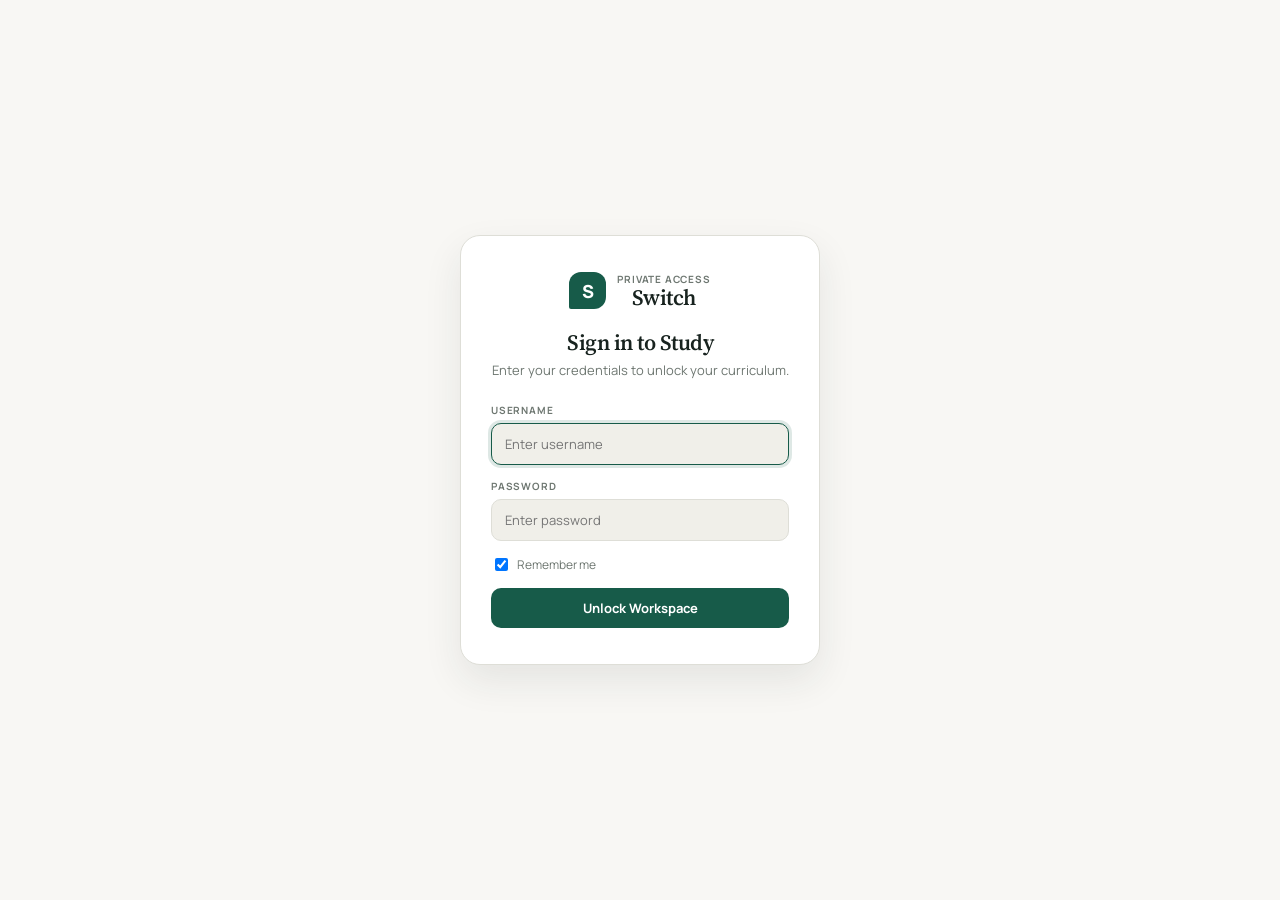
==== web/index.html @ c906e1bd "implemented master auth" ====
<!doctype html>
<html lang="en">
  <head>
    <meta charset="UTF-8" />
    <meta name="viewport" content="width=device-width, initial-scale=1.0" />
    <meta name="theme-color" content="#f8f7f4" />
    <meta name="description" content="A focused MLE interview study companion." />
    <title>Switch — MLE Flashcards</title>
    <link rel="stylesheet" href="styles.css" />
  </head>
  <body>
    <div class="app-shell">
      <aside class="sidebar" id="sidebar" aria-label="Course navigation">
        <div class="brand">
          <div class="brand-mark" aria-hidden="true">S</div>
          <div>
            <p class="eyebrow">INTERVIEW PREP</p>
            <h1>Switch</h1>
          </div>
          <button class="icon-button sidebar-close" id="close-sidebar" aria-label="Close course navigation">×</button>
        </div>
        <div class="course-summary" id="course-summary"></div>
        <nav class="day-list" id="day-list" aria-label="Study days"></nav>
      </aside>

      <main class="main-content">
        <header class="topbar">
          <button class="icon-button menu-button" id="open-sidebar" aria-label="Open course navigation">☰</button>
          <div class="topbar-copy">
            <p class="eyebrow" id="topbar-label">LOADING COURSE</p>
            <p class="topbar-title" id="topbar-title">Preparing your study space…</p>
          </div>
          <button class="icon-button" id="auth-lock" aria-label="Lock workspace" title="Lock workspace">🔒</button>
          <button class="icon-button" id="theme-toggle" aria-label="Switch color theme" title="Switch color theme">◐</button>
        </header>

        <div class="workspace" id="workspace" aria-live="polite">
          <div class="loading-state">
            <div class="loader" aria-hidden="true"></div>
            <p>Loading your study material…</p>
          </div>
        </div>
      </main>
    </div>
    <div class="sidebar-backdrop" id="sidebar-backdrop"></div>

    <div class="auth-overlay" id="auth-overlay" hidden>
      <div class="auth-card">
        <div class="brand">
          <div class="brand-mark" aria-hidden="true">S</div>
          <div>
            <p class="eyebrow">PRIVATE ACCESS</p>
            <h1>Switch</h1>
          </div>
        </div>
        <h2>Sign in to Study</h2>
        <p class="subtitle">Enter your credentials to unlock your curriculum.</p>
        <form class="auth-form" id="auth-form">
          <div class="auth-field">
            <label for="auth-username">Username</label>
            <input type="text" id="auth-username" autocomplete="username" required placeholder="Enter username" />
          </div>
          <div class="auth-field">
            <label for="auth-password">Password</label>
            <input type="password" id="auth-password" autocomplete="current-password" required placeholder="Enter password" />
          </div>
          <div class="auth-options">
            <label>
              <input type="checkbox" id="auth-remember" checked />
              <span>Remember me</span>
            </label>
          </div>
          <div class="auth-error" id="auth-error" hidden>Invalid username or password</div>
          <button type="submit" class="auth-submit">Unlock Workspace</button>
        </form>
      </div>
    </div>

    <script src="app.js"></script>
  </body>
</html>
---- web/styles.css ----
@import url("https://fonts.googleapis.com/css2?family=DM+Mono:wght@400;500&family=Manrope:wght@400;500;600;700;800&family=Source+Serif+4:opsz,wght@8..60,500;8..60,600;8..60,700&display=swap");

:root {
  --paper: #f8f7f4;
  --surface: #ffffff;
  --surface-soft: #f0efe9;
  --ink: #18231f;
  --muted: #6e7771;
  --line: #deded7;
  --forest: #175b49;
  --forest-deep: #0c3f31;
  --lime: #dbec7a;
  --sand: #f7e7bf;
  --coral: #e67458;
  --code-bg: #15221d;
  --code-ink: #e8f1ea;
  --shadow: 0 16px 38px rgba(34, 45, 39, 0.09);
}

:root[data-theme="dark"] {
  --paper: #0b0d11;
  --surface: #13171f;
  --surface-soft: #1c222d;
  --ink: #f1f5f9;
  --muted: #94a3b8;
  --line: #262f3d;
  --forest: #818cf8;
  --forest-deep: #6366f1;
  --lime: #38bdf8;
  --sand: #312e81;
  --coral: #f43f5e;
  --code-bg: #07090c;
  --code-ink: #e2e8f0;
  --shadow: 0 16px 38px rgba(0, 0, 0, 0.45);
}

* { box-sizing: border-box; }
html { background: var(--paper); }
body { margin: 0; min-width: 320px; background: var(--paper); color: var(--ink); font-family: Manrope, system-ui, sans-serif; }
button, input { font: inherit; }
button { cursor: pointer; }

.app-shell { min-height: 100vh; display: grid; grid-template-columns: 272px minmax(0, 1fr); }
.sidebar { position: sticky; top: 0; height: 100vh; overflow-y: auto; border-right: 1px solid var(--line); padding: 24px 14px; background: var(--surface); z-index: 20; }
.brand { display: flex; align-items: center; gap: 11px; padding: 0 8px 22px; border-bottom: 1px solid var(--line); }
.brand-mark { display: grid; place-items: center; width: 37px; height: 37px; border-radius: 12px 12px 12px 2px; background: var(--forest); color: #fff; font-weight: 800; font-size: 18px; }
.brand h1 { margin: 1px 0 0; font: 600 22px/1 "Source Serif 4", Georgia, serif; letter-spacing: -.5px; }
.eyebrow { margin: 0; color: var(--muted); font: 700 10px/1.2 Manrope, sans-serif; letter-spacing: .08em; text-transform: uppercase; }
.brand .eyebrow { font: 700 10px/1.2 Manrope, sans-serif; letter-spacing: .08em; text-transform: uppercase; }
.course-summary { margin: 20px 8px 14px; padding: 15px; border-radius: 14px; background: var(--surface-soft); }
.summary-label { margin: 0 0 8px; font-size: 12px; color: var(--muted); }
.summary-number { margin: 0; font: 600 24px/1 "Source Serif 4", Georgia, serif; }
.summary-number span { font: 500 13px/1 Manrope, sans-serif; color: var(--muted); }
.progress-track { height: 6px; margin-top: 13px; overflow: hidden; border-radius: 99px; background: var(--line); }
.progress-fill { height: 100%; border-radius: inherit; background: var(--forest); transition: width .25s ease; }
.day-list { display: grid; gap: 3px; }
.day-button { width: 100%; display: grid; grid-template-columns: 29px minmax(0, 1fr); gap: 10px; align-items: center; padding: 10px 9px; border: 0; border-radius: 10px; color: var(--ink); text-align: left; background: transparent; }
.day-button:hover { background: var(--surface-soft); }
.day-button.active { background: var(--forest); color: #fff; }
.day-number { display: grid; place-items: center; width: 28px; height: 28px; border: 1px solid var(--line); border-radius: 8px; color: var(--muted); font: 700 11px Manrope, sans-serif; }
.day-button.active .day-number { border-color: rgba(255,255,255,.32); color: #fff; }
.day-button > span:last-child { min-width: 0; }
.day-name { display: block; overflow: hidden; font-size: 11px; font-weight: 700; line-height: 1.3; text-overflow: ellipsis; white-space: nowrap; }
.day-meta { display: block; margin-top: 2px; color: var(--muted); font-size: 10px; }
.day-button.active .day-meta { color: rgba(255,255,255,.68); }

.main-content { min-width: 0; }
.topbar { min-height: 74px; display: flex; align-items: center; justify-content: space-between; gap: 16px; padding: 13px clamp(20px, 4vw, 58px); border-bottom: 1px solid var(--line); background: color-mix(in srgb, var(--paper) 92%, transparent); }
.topbar-title { max-width: 66ch; margin: 3px 0 0; overflow: hidden; text-overflow: ellipsis; white-space: nowrap; font: 600 15px/1.2 "Source Serif 4", Georgia, serif; letter-spacing: -.3px; }
.icon-button { display: grid; place-items: center; width: 38px; height: 38px; flex: 0 0 auto; border: 1px solid var(--line); border-radius: 10px; color: var(--ink); background: var(--surface); font-size: 19px; }
.icon-button:hover { border-color: var(--forest); color: var(--forest); }
.menu-button, .sidebar-close { display: none; }
.workspace { width: min(1180px, 100%); margin: 0 auto; padding: clamp(24px, 4vw, 52px) clamp(18px, 4vw, 58px) 54px; }
.loading-state { min-height: 62vh; display: grid; place-content: center; justify-items: center; gap: 15px; color: var(--muted); }
.loader { width: 30px; height: 30px; border: 3px solid var(--line); border-top-color: var(--forest); border-radius: 50%; animation: spin .8s linear infinite; }
@keyframes spin { to { transform: rotate(360deg); } }

.day-hero { display: flex; align-items: end; justify-content: space-between; gap: 22px; margin-bottom: 24px; }
.day-kicker { margin: 0 0 10px; color: var(--forest); font: 700 11px/1.4 Manrope, sans-serif; letter-spacing: .06em; text-transform: uppercase; }
.day-hero h2 { max-width: 760px; margin: 0; font: 600 clamp(31px, 4vw, 51px)/1.06 "Source Serif 4", Georgia, serif; letter-spacing: -1.8px; }
.day-objective { max-width: 800px; margin: 14px 0 0; color: var(--muted); font-size: 14px; line-height: 1.65; }
.day-stats { display: flex; gap: 8px; flex-wrap: wrap; justify-content: flex-end; }
.stat { min-width: 74px; padding: 11px 13px; border: 1px solid var(--line); border-radius: 12px; background: var(--surface); text-align: center; }
.stat strong { display: block; font: 700 16px/1 "Source Serif 4", Georgia, serif; }
.stat span { color: var(--muted); font-size: 9px; font-weight: 700; text-transform: uppercase; letter-spacing: .06em; }

.mode-switch { display: inline-flex; gap: 3px; margin-bottom: 18px; padding: 4px; border-radius: 12px; background: var(--surface-soft); }
.mode-switch button { padding: 8px 13px; border: 0; border-radius: 9px; color: var(--muted); background: transparent; font-size: 12px; font-weight: 800; }
.mode-switch button.active { color: var(--ink); background: var(--surface); box-shadow: 0 2px 7px rgba(0,0,0,.07); }
.controls { display: flex; align-items: center; gap: 10px; margin-bottom: 22px; }
.search { position: relative; flex: 1; min-width: 160px; }
.search input { width: 100%; padding: 11px 12px 11px 37px; border: 1px solid var(--line); border-radius: 11px; outline: 0; color: var(--ink); background: var(--surface); font-size: 13px; }
.search input:focus { border-color: var(--forest); box-shadow: 0 0 0 3px color-mix(in srgb, var(--forest) 14%, transparent); }
.search::before { content: "⌕"; position: absolute; top: 6px; left: 12px; color: var(--muted); font-size: 21px; }
.filter-row { display: flex; gap: 7px; overflow-x: auto; scrollbar-width: none; }
.filter-row::-webkit-scrollbar { display: none; }
.filter-chip { padding: 8px 10px; border: 1px solid var(--line); border-radius: 99px; white-space: nowrap; color: var(--muted); background: var(--surface); font-size: 11px; font-weight: 800; }
.filter-chip.active { border-color: var(--forest); color: var(--forest); background: color-mix(in srgb, var(--forest) 9%, var(--surface)); }

.study-grid { display: grid; grid-template-columns: minmax(220px, .7fr) minmax(0, 1.8fr); gap: 20px; align-items: start; }
.card-list { overflow: hidden; border: 1px solid var(--line); border-radius: 15px; background: var(--surface); }
.card-list-header { display: flex; align-items: center; justify-content: space-between; padding: 13px 14px; border-bottom: 1px solid var(--line); font-size: 11px; font-weight: 800; }
.card-list-header span { color: var(--muted); font-weight: 500; }
.card-list-items { max-height: calc(100vh - 332px); overflow: auto; }
.card-nav-button { width: 100%; display: grid; grid-template-columns: 6px minmax(0, 1fr); gap: 9px; align-items: center; padding: 11px 13px; border: 0; border-bottom: 1px solid var(--line); color: var(--ink); text-align: left; background: transparent; }
.card-nav-button:hover { background: var(--surface-soft); }
.card-nav-button.active { background: color-mix(in srgb, var(--forest) 9%, var(--surface)); }
.card-nav-button.done .card-title::after { content: " ✓"; color: var(--forest); }
.priority-dot { width: 6px; height: 6px; border-radius: 50%; background: var(--coral); }
.priority-dot.should_know { background: #e6b344; }.priority-dot.nice_to_know { background: #99aaa0; }
.card-nav-button > span:last-child { min-width: 0; }
.card-title { display: block; overflow: hidden; text-overflow: ellipsis; white-space: nowrap; font-size: 11px; font-weight: 700; }
.card-category { display: block; margin-top: 3px; color: var(--muted); font-size: 10px; }

.study-card, .drill-card, .overview-card { border: 1px solid var(--line); border-radius: 17px; background: var(--surface); box-shadow: var(--shadow); }
.study-card-header { display: flex; align-items: start; justify-content: space-between; gap: 14px; padding: 23px 25px 17px; border-bottom: 1px solid var(--line); }
.study-card-header > div { min-width: 0; }
.card-count { margin: 0 0 6px; color: var(--muted); font: 700 10px/1.2 Manrope, sans-serif; letter-spacing: .08em; text-transform: uppercase; }
.study-card h3, .drill-card h3 { margin: 0; font: 600 clamp(24px, 3vw, 35px)/1.12 "Source Serif 4", Georgia, serif; letter-spacing: -1px; }
.bookmark-button { min-width: 38px; border: 1px solid var(--line); border-radius: 9px; color: var(--muted); background: transparent; font-size: 18px; }
.bookmark-button.active { border-color: var(--forest); color: var(--forest); background: color-mix(in srgb, var(--forest) 9%, var(--surface)); }
.card-tags { display: flex; gap: 6px; flex-wrap: wrap; padding: 13px 25px 0; }
.tag { padding: 4px 8px; border-radius: 99px; color: var(--forest); background: color-mix(in srgb, var(--forest) 10%, var(--surface)); font: 600 11px/1.2 Manrope, sans-serif; }
.markdown { padding: 8px 25px 21px; font-size: 14px; line-height: 1.72; }
.markdown h4 { margin: 24px 0 7px; color: var(--forest); font-size: 13px; letter-spacing: -.1px; }
.markdown p { margin: 0 0 14px; }.markdown ul, .markdown ol { padding-left: 21px; margin: 0 0 14px; }.markdown li { margin-bottom: 5px; }
.markdown pre { overflow-x: auto; padding: 14px; border: 1px solid var(--line); border-radius: 10px; color: var(--code-ink); background: var(--code-bg); font: 12px/1.6 "DM Mono", monospace; }.markdown code { padding: 1px 4px; border-radius: 4px; background: var(--surface-soft); font: .88em "DM Mono", monospace; }.markdown pre code { padding: 0; background: transparent; }
.markdown blockquote { margin: 16px 0; padding: 12px 18px; border-left: 3px solid var(--forest); border-radius: 0 10px 10px 0; background: var(--surface-soft); color: var(--ink); font-size: 13.5px; line-height: 1.65; }.markdown table { display: block; max-width: 100%; overflow-x: auto; border-collapse: collapse; margin: 14px 0; }.markdown th, .markdown td { padding: 8px 10px; border: 1px solid var(--line); text-align: left; white-space: nowrap; }.markdown th { background: var(--surface-soft); }
.card-actions { display: flex; justify-content: space-between; gap: 10px; padding: 16px 25px 23px; border-top: 1px solid var(--line); }
.button { padding: 10px 14px; border: 1px solid var(--line); border-radius: 10px; color: var(--ink); background: var(--surface); font-size: 12px; font-weight: 800; }.button:hover { border-color: var(--forest); color: var(--forest); }.button.primary { border-color: var(--forest); color: #fff; background: var(--forest); }.button.primary:hover { color: #fff; background: var(--forest-deep); }
.empty { padding: 45px 20px; color: var(--muted); text-align: center; font-size: 13px; }

.drill-card { max-width: 790px; padding: clamp(22px, 5vw, 46px); }.drill-meta { display: flex; align-items: center; justify-content: space-between; gap: 10px; margin-bottom: 34px; color: var(--muted); font: 700 10px/1.2 Manrope, sans-serif; letter-spacing: .08em; text-transform: uppercase; }.drill-question { margin: 0; font: 600 clamp(26px, 4vw, 44px)/1.17 "Source Serif 4", Georgia, serif; letter-spacing: -1.3px; }.drill-answer { margin-top: 27px; padding: 17px; border-radius: 12px; background: var(--surface-soft); color: var(--ink); font-size: 14px; line-height: 1.7; }.drill-answer[hidden] { display: none; }.drill-actions { display: flex; align-items: center; justify-content: space-between; gap: 10px; margin-top: 30px; }.linked-cards { margin-top: 17px; color: var(--muted); font-size: 11px; }.linked-cards button { margin: 3px; padding: 4px 7px; border: 1px solid var(--line); border-radius: 7px; color: var(--forest); background: var(--surface); font-size: 10px; }
.overview-grid { display: grid; grid-template-columns: repeat(2, minmax(0, 1fr)); gap: 18px; }.overview-card { padding: 22px; box-shadow: none; }.overview-card.wide { grid-column: 1 / -1; }.overview-card h3 { margin: 0 0 12px; font: 600 22px "Source Serif 4", Georgia, serif; }.overview-card .markdown { padding: 0; font-size: 13px; }.overview-card .markdown h4 { display: none; }

.sidebar-backdrop { display: none; }

.auth-overlay { position: fixed; inset: 0; display: flex; align-items: center; justify-content: center; padding: 20px; background: var(--paper); z-index: 100; }
.auth-overlay[hidden] { display: none; }
.auth-card { width: 100%; max-width: 360px; padding: 36px 30px; border: 1px solid var(--line); border-radius: 20px; background: var(--surface); box-shadow: var(--shadow); text-align: center; }
.auth-card .brand { justify-content: center; border-bottom: 0; padding: 0 0 20px; }
.auth-card h2 { margin: 0 0 6px; font: 600 22px/1.2 "Source Serif 4", Georgia, serif; letter-spacing: -.5px; }
.auth-card p.subtitle { margin: 0 0 22px; color: var(--muted); font-size: 13px; line-height: 1.5; }
.auth-form { display: grid; gap: 14px; text-align: left; }
.auth-field { display: grid; gap: 6px; }
.auth-field label { font-size: 10px; font-weight: 700; color: var(--muted); text-transform: uppercase; letter-spacing: .08em; }
.auth-field input { width: 100%; padding: 11px 13px; border: 1px solid var(--line); border-radius: 10px; outline: 0; color: var(--ink); background: var(--surface-soft); font-size: 13px; }
.auth-field input:focus { border-color: var(--forest); box-shadow: 0 0 0 3px color-mix(in srgb, var(--forest) 14%, transparent); }
.auth-options { display: flex; align-items: center; justify-content: space-between; font-size: 12px; color: var(--muted); }
.auth-options label { display: flex; align-items: center; gap: 6px; cursor: pointer; }
.auth-error { padding: 9px 12px; border-radius: 8px; color: #fff; background: var(--coral); font-size: 11px; font-weight: 700; text-align: center; animation: shake .3s ease-in-out; }
.auth-error[hidden] { display: none; }
@keyframes shake { 0%, 100% { transform: translateX(0); } 20%, 60% { transform: translateX(-4px); } 40%, 80% { transform: translateX(4px); } }
.auth-submit { width: 100%; padding: 11px; border: 0; border-radius: 10px; color: #fff; background: var(--forest); font-size: 13px; font-weight: 700; cursor: pointer; transition: opacity .15s; }
.auth-submit:hover { background: var(--forest-deep); }

@media (max-width: 860px) { .app-shell { grid-template-columns: 1fr; }.sidebar { position: fixed; left: 0; transform: translateX(-105%); width: min(86vw, 320px); box-shadow: var(--shadow); transition: transform .2s ease; }.sidebar.open { transform: translateX(0); }.sidebar-close, .menu-button { display: grid; }.sidebar-close { margin-left: auto; width: 31px; height: 31px; font-size: 20px; }.sidebar-backdrop.open { position: fixed; inset: 0; display: block; background: rgba(5, 13, 10, .36); z-index: 15; }.day-hero { display: block; }.day-stats { justify-content: flex-start; margin-top: 20px; }.study-grid { grid-template-columns: minmax(0, 1fr); }.card-list-items { max-height: 206px; }.card-list { order: 2; }.study-card { order: 1; min-width: 0; }.topbar { position: sticky; top: 0; z-index: 10; }.overview-grid { grid-template-columns: 1fr; }.overview-card.wide { grid-column: auto; } }
@media (max-width: 540px) { .topbar { min-height: 62px; padding: 10px 15px; }.topbar-title { font-size: 12px; }.workspace { padding: 26px 14px 38px; }.day-hero h2 { font-size: 33px; letter-spacing: -1.2px; }.day-objective { font-size: 13px; }.controls { display: block; }.filter-row { margin-top: 10px; }.study-card-header { padding: 20px 18px 15px; }.card-tags { padding: 12px 18px 0; }.markdown { padding: 6px 18px 18px; font-size: 13px; }.card-actions { padding: 14px 18px 18px; }.study-card h3 { font-size: 27px; }.drill-card { padding: 23px 19px; }.drill-question { font-size: 29px; }.stat { min-width: 64px; padding: 9px; } }
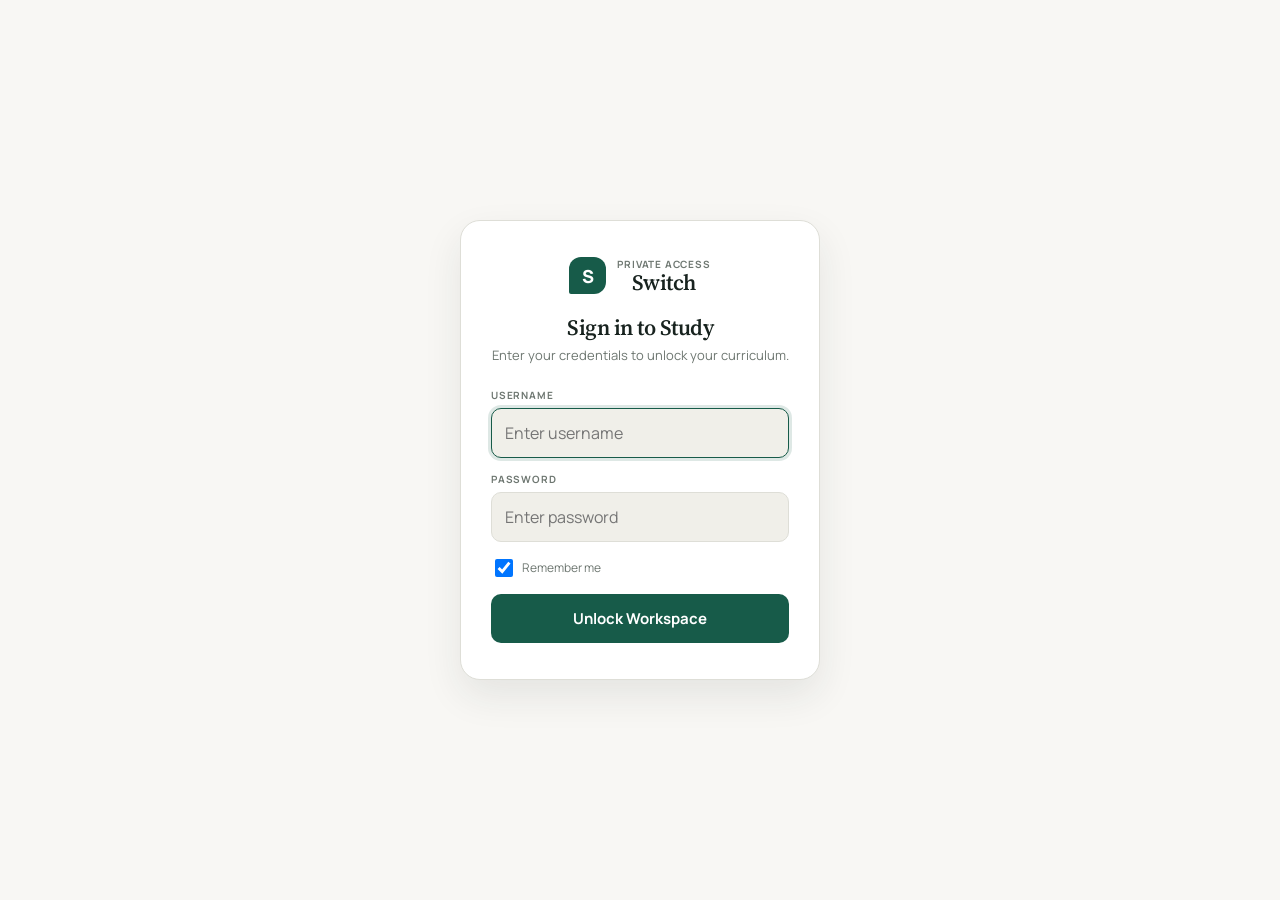
==== commit a1c82ced: "feat(mobile): add native iOS layout, safe-area insets, bottom tab bar, and tap-to-reveal drill" ====
--- a/web/index.html
+++ b/web/index.html
@@ -2,10 +2,20 @@
 <html lang="en">
   <head>
     <meta charset="UTF-8" />
-    <meta name="viewport" content="width=device-width, initial-scale=1.0" />
-    <meta name="theme-color" content="#f8f7f4" />
+    <meta name="viewport" content="width=device-width, initial-scale=1.0, viewport-fit=cover" />
+    <meta name="theme-color" content="#f8f7f4" media="(prefers-color-scheme: light)" />
+    <meta name="theme-color" content="#0b0d11" media="(prefers-color-scheme: dark)" />
     <meta name="description" content="A focused MLE interview study companion." />
-    <title>Switch — MLE Flashcards</title>
+    <meta name="mobile-web-app-capable" content="yes" />
+    <meta name="apple-mobile-web-app-capable" content="yes" />
+    <meta name="apple-mobile-web-app-status-bar-style" content="black-translucent" />
+    <meta name="apple-mobile-web-app-title" content="Switch" />
+    <meta name="format-detection" content="telephone=no" />
+    <link rel="manifest" href="manifest.webmanifest?v=4" />
+    <link rel="apple-touch-icon" sizes="1024x1024" href="apple-touch-icon.png?v=4" />
+    <link rel="apple-touch-icon" sizes="180x180" href="apple-touch-icon.png?v=4" />
+    <link rel="icon" type="image/png" sizes="1024x1024" href="icon-1024.png?v=4" />
+    <link rel="icon" type="image/png" sizes="512x512" href="icon-512.png?v=4" />
     <link rel="stylesheet" href="styles.css" />
   </head>
   <body>
@@ -40,6 +50,18 @@
             <p>Loading your study material…</p>
           </div>
         </div>
+
+        <nav class="tabbar" id="tabbar" aria-label="Study mode">
+          <button class="tab" data-mode="learn" aria-label="Learn">
+            <span class="tab-icon" aria-hidden="true">📖</span><span class="tab-label">Learn</span>
+          </button>
+          <button class="tab" data-mode="drill" aria-label="Drill">
+            <span class="tab-icon" aria-hidden="true">⚡️</span><span class="tab-label">Drill</span>
+          </button>
+          <button class="tab" data-mode="overview" aria-label="Notes">
+            <span class="tab-icon" aria-hidden="true">🗒️</span><span class="tab-label">Notes</span>
+          </button>
+        </nav>
       </main>
     </div>
     <div class="sidebar-backdrop" id="sidebar-backdrop"></div>
@@ -58,7 +80,7 @@
         <form class="auth-form" id="auth-form">
           <div class="auth-field">
             <label for="auth-username">Username</label>
-            <input type="text" id="auth-username" autocomplete="username" required placeholder="Enter username" />
+            <input type="text" id="auth-username" autocomplete="username" autocapitalize="none" autocorrect="off" spellcheck="false" required placeholder="Enter username" />
           </div>
           <div class="auth-field">
             <label for="auth-password">Password</label>
--- a/web/styles.css
+++ b/web/styles.css
@@ -15,6 +15,12 @@
   --code-bg: #15221d;
   --code-ink: #e8f1ea;
   --shadow: 0 16px 38px rgba(34, 45, 39, 0.09);
+  /* Safe-area insets for standalone / notched devices. */
+  --safe-top: env(safe-area-inset-top, 0px);
+  --safe-bottom: env(safe-area-inset-bottom, 0px);
+  --safe-left: env(safe-area-inset-left, 0px);
+  --safe-right: env(safe-area-inset-right, 0px);
+  --tabbar-height: 0px;
 }
 
 :root[data-theme="dark"] {
@@ -35,13 +41,34 @@
 }
 
 * { box-sizing: border-box; }
-html { background: var(--paper); }
-body { margin: 0; min-width: 320px; background: var(--paper); color: var(--ink); font-family: Manrope, system-ui, sans-serif; }
+html {
+  background: var(--paper);
+  -webkit-text-size-adjust: 100%;
+  text-size-adjust: 100%;
+}
+body {
+  margin: 0;
+  min-width: 320px;
+  background: var(--paper);
+  color: var(--ink);
+  font-family: Manrope, system-ui, sans-serif;
+  -webkit-font-smoothing: antialiased;
+  -webkit-tap-highlight-color: transparent;
+  overscroll-behavior-y: none;
+}
 button, input { font: inherit; }
-button { cursor: pointer; }
-
-.app-shell { min-height: 100vh; display: grid; grid-template-columns: 272px minmax(0, 1fr); }
-.sidebar { position: sticky; top: 0; height: 100vh; overflow-y: auto; border-right: 1px solid var(--line); padding: 24px 14px; background: var(--surface); z-index: 20; }
+button {
+  cursor: pointer;
+  -webkit-tap-highlight-color: transparent;
+  -webkit-touch-callout: none;
+  user-select: none;
+  touch-action: manipulation;
+}
+/* Keep study text selectable / copyable. */
+.markdown, .drill-question, .drill-answer, .day-objective { -webkit-touch-callout: default; user-select: text; }
+
+.app-shell { min-height: 100vh; min-height: 100dvh; display: grid; grid-template-columns: 272px minmax(0, 1fr); }
+.sidebar { position: sticky; top: 0; height: 100vh; height: 100dvh; overflow-y: auto; -webkit-overflow-scrolling: touch; border-right: 1px solid var(--line); padding: calc(24px + var(--safe-top)) 14px calc(24px + var(--safe-bottom)); background: var(--surface); z-index: 20; }
 .brand { display: flex; align-items: center; gap: 11px; padding: 0 8px 22px; border-bottom: 1px solid var(--line); }
 .brand-mark { display: grid; place-items: center; width: 37px; height: 37px; border-radius: 12px 12px 12px 2px; background: var(--forest); color: #fff; font-weight: 800; font-size: 18px; }
 .brand h1 { margin: 1px 0 0; font: 600 22px/1 "Source Serif 4", Georgia, serif; letter-spacing: -.5px; }
@@ -54,26 +81,32 @@
 .progress-track { height: 6px; margin-top: 13px; overflow: hidden; border-radius: 99px; background: var(--line); }
 .progress-fill { height: 100%; border-radius: inherit; background: var(--forest); transition: width .25s ease; }
 .day-list { display: grid; gap: 3px; }
-.day-button { width: 100%; display: grid; grid-template-columns: 29px minmax(0, 1fr); gap: 10px; align-items: center; padding: 10px 9px; border: 0; border-radius: 10px; color: var(--ink); text-align: left; background: transparent; }
+.day-button { width: 100%; display: grid; grid-template-columns: 29px minmax(0, 1fr); gap: 10px; align-items: center; padding: 12px 9px; border: 0; border-radius: 10px; color: var(--ink); text-align: left; background: transparent; }
 .day-button:hover { background: var(--surface-soft); }
+.day-button:active { background: var(--surface-soft); }
 .day-button.active { background: var(--forest); color: #fff; }
 .day-number { display: grid; place-items: center; width: 28px; height: 28px; border: 1px solid var(--line); border-radius: 8px; color: var(--muted); font: 700 11px Manrope, sans-serif; }
 .day-button.active .day-number { border-color: rgba(255,255,255,.32); color: #fff; }
 .day-button > span:last-child { min-width: 0; }
-.day-name { display: block; overflow: hidden; font-size: 11px; font-weight: 700; line-height: 1.3; text-overflow: ellipsis; white-space: nowrap; }
+.day-name { display: block; overflow: hidden; font-size: 12px; font-weight: 700; line-height: 1.3; text-overflow: ellipsis; white-space: nowrap; }
 .day-meta { display: block; margin-top: 2px; color: var(--muted); font-size: 10px; }
 .day-button.active .day-meta { color: rgba(255,255,255,.68); }
 
-.main-content { min-width: 0; }
-.topbar { min-height: 74px; display: flex; align-items: center; justify-content: space-between; gap: 16px; padding: 13px clamp(20px, 4vw, 58px); border-bottom: 1px solid var(--line); background: color-mix(in srgb, var(--paper) 92%, transparent); }
+.main-content { min-width: 0; display: flex; flex-direction: column; min-height: 100dvh; }
+.topbar { position: sticky; top: 0; z-index: 30; min-height: 74px; display: flex; align-items: center; justify-content: space-between; gap: 16px; padding: calc(13px + var(--safe-top)) clamp(20px, 4vw, 58px) 13px; border-bottom: 1px solid var(--line); background: color-mix(in srgb, var(--paper) 82%, transparent); backdrop-filter: saturate(180%) blur(18px); -webkit-backdrop-filter: saturate(180%) blur(18px); }
+.topbar-copy { min-width: 0; flex: 1; }
 .topbar-title { max-width: 66ch; margin: 3px 0 0; overflow: hidden; text-overflow: ellipsis; white-space: nowrap; font: 600 15px/1.2 "Source Serif 4", Georgia, serif; letter-spacing: -.3px; }
-.icon-button { display: grid; place-items: center; width: 38px; height: 38px; flex: 0 0 auto; border: 1px solid var(--line); border-radius: 10px; color: var(--ink); background: var(--surface); font-size: 19px; }
+.icon-button { display: grid; place-items: center; width: 40px; height: 40px; flex: 0 0 auto; border: 1px solid var(--line); border-radius: 11px; color: var(--ink); background: var(--surface); font-size: 19px; transition: transform .08s ease; }
 .icon-button:hover { border-color: var(--forest); color: var(--forest); }
+.icon-button:active { transform: scale(.92); }
 .menu-button, .sidebar-close { display: none; }
-.workspace { width: min(1180px, 100%); margin: 0 auto; padding: clamp(24px, 4vw, 52px) clamp(18px, 4vw, 58px) 54px; }
+.workspace { width: min(1180px, 100%); margin: 0 auto; padding: clamp(24px, 4vw, 52px) clamp(18px, 4vw, 58px) 54px; flex: 1; }
 .loading-state { min-height: 62vh; display: grid; place-content: center; justify-items: center; gap: 15px; color: var(--muted); }
 .loader { width: 30px; height: 30px; border: 3px solid var(--line); border-top-color: var(--forest); border-radius: 50%; animation: spin .8s linear infinite; }
 @keyframes spin { to { transform: rotate(360deg); } }
+
+/* Bottom tab bar — mobile only. */
+.tabbar { display: none; }
 
 .day-hero { display: flex; align-items: end; justify-content: space-between; gap: 22px; margin-bottom: 24px; }
 .day-kicker { margin: 0 0 10px; color: var(--forest); font: 700 11px/1.4 Manrope, sans-serif; letter-spacing: .06em; text-transform: uppercase; }
@@ -89,27 +122,30 @@
 .mode-switch button.active { color: var(--ink); background: var(--surface); box-shadow: 0 2px 7px rgba(0,0,0,.07); }
 .controls { display: flex; align-items: center; gap: 10px; margin-bottom: 22px; }
 .search { position: relative; flex: 1; min-width: 160px; }
-.search input { width: 100%; padding: 11px 12px 11px 37px; border: 1px solid var(--line); border-radius: 11px; outline: 0; color: var(--ink); background: var(--surface); font-size: 13px; }
+.search input { width: 100%; padding: 12px 12px 12px 38px; border: 1px solid var(--line); border-radius: 12px; outline: 0; color: var(--ink); background: var(--surface); font-size: 16px; }
 .search input:focus { border-color: var(--forest); box-shadow: 0 0 0 3px color-mix(in srgb, var(--forest) 14%, transparent); }
-.search::before { content: "⌕"; position: absolute; top: 6px; left: 12px; color: var(--muted); font-size: 21px; }
-.filter-row { display: flex; gap: 7px; overflow-x: auto; scrollbar-width: none; }
+.search::before { content: "⌕"; position: absolute; top: 7px; left: 12px; color: var(--muted); font-size: 21px; }
+.filter-row { display: flex; gap: 7px; overflow-x: auto; scrollbar-width: none; -webkit-overflow-scrolling: touch; }
 .filter-row::-webkit-scrollbar { display: none; }
-.filter-chip { padding: 8px 10px; border: 1px solid var(--line); border-radius: 99px; white-space: nowrap; color: var(--muted); background: var(--surface); font-size: 11px; font-weight: 800; }
+.filter-chip { padding: 9px 12px; border: 1px solid var(--line); border-radius: 99px; white-space: nowrap; color: var(--muted); background: var(--surface); font-size: 11px; font-weight: 800; }
 .filter-chip.active { border-color: var(--forest); color: var(--forest); background: color-mix(in srgb, var(--forest) 9%, var(--surface)); }
 
 .study-grid { display: grid; grid-template-columns: minmax(220px, .7fr) minmax(0, 1.8fr); gap: 20px; align-items: start; }
 .card-list { overflow: hidden; border: 1px solid var(--line); border-radius: 15px; background: var(--surface); }
-.card-list-header { display: flex; align-items: center; justify-content: space-between; padding: 13px 14px; border-bottom: 1px solid var(--line); font-size: 11px; font-weight: 800; }
-.card-list-header span { color: var(--muted); font-weight: 500; }
-.card-list-items { max-height: calc(100vh - 332px); overflow: auto; }
-.card-nav-button { width: 100%; display: grid; grid-template-columns: 6px minmax(0, 1fr); gap: 9px; align-items: center; padding: 11px 13px; border: 0; border-bottom: 1px solid var(--line); color: var(--ink); text-align: left; background: transparent; }
+.card-list-header { width: 100%; display: flex; align-items: center; justify-content: space-between; gap: 10px; padding: 13px 14px; border: 0; border-bottom: 1px solid var(--line); background: transparent; color: var(--ink); text-align: left; font-size: 11px; font-weight: 800; }
+.card-list-title { display: inline-flex; gap: 6px; }
+.card-list-title span { color: var(--muted); font-weight: 500; }
+.card-list-toggle { display: none; }
+.card-list-items { max-height: calc(100vh - 332px); overflow: auto; -webkit-overflow-scrolling: touch; }
+.card-nav-button { width: 100%; display: grid; grid-template-columns: 6px minmax(0, 1fr); gap: 9px; align-items: center; padding: 13px; border: 0; border-bottom: 1px solid var(--line); color: var(--ink); text-align: left; background: transparent; }
 .card-nav-button:hover { background: var(--surface-soft); }
+.card-nav-button:active { background: var(--surface-soft); }
 .card-nav-button.active { background: color-mix(in srgb, var(--forest) 9%, var(--surface)); }
 .card-nav-button.done .card-title::after { content: " ✓"; color: var(--forest); }
 .priority-dot { width: 6px; height: 6px; border-radius: 50%; background: var(--coral); }
 .priority-dot.should_know { background: #e6b344; }.priority-dot.nice_to_know { background: #99aaa0; }
 .card-nav-button > span:last-child { min-width: 0; }
-.card-title { display: block; overflow: hidden; text-overflow: ellipsis; white-space: nowrap; font-size: 11px; font-weight: 700; }
+.card-title { display: block; overflow: hidden; text-overflow: ellipsis; white-space: nowrap; font-size: 12px; font-weight: 700; }
 .card-category { display: block; margin-top: 3px; color: var(--muted); font-size: 10px; }
 
 .study-card, .drill-card, .overview-card { border: 1px solid var(--line); border-radius: 17px; background: var(--surface); box-shadow: var(--shadow); }
@@ -117,25 +153,28 @@
 .study-card-header > div { min-width: 0; }
 .card-count { margin: 0 0 6px; color: var(--muted); font: 700 10px/1.2 Manrope, sans-serif; letter-spacing: .08em; text-transform: uppercase; }
 .study-card h3, .drill-card h3 { margin: 0; font: 600 clamp(24px, 3vw, 35px)/1.12 "Source Serif 4", Georgia, serif; letter-spacing: -1px; }
-.bookmark-button { min-width: 38px; border: 1px solid var(--line); border-radius: 9px; color: var(--muted); background: transparent; font-size: 18px; }
+.bookmark-button { min-width: 40px; min-height: 40px; border: 1px solid var(--line); border-radius: 10px; color: var(--muted); background: transparent; font-size: 18px; }
 .bookmark-button.active { border-color: var(--forest); color: var(--forest); background: color-mix(in srgb, var(--forest) 9%, var(--surface)); }
 .card-tags { display: flex; gap: 6px; flex-wrap: wrap; padding: 13px 25px 0; }
 .tag { padding: 4px 8px; border-radius: 99px; color: var(--forest); background: color-mix(in srgb, var(--forest) 10%, var(--surface)); font: 600 11px/1.2 Manrope, sans-serif; }
-.markdown { padding: 8px 25px 21px; font-size: 14px; line-height: 1.72; }
+.markdown { padding: 8px 25px 21px; font-size: 15px; line-height: 1.72; overflow-wrap: break-word; }
 .markdown h4 { margin: 24px 0 7px; color: var(--forest); font-size: 13px; letter-spacing: -.1px; }
 .markdown p { margin: 0 0 14px; }.markdown ul, .markdown ol { padding-left: 21px; margin: 0 0 14px; }.markdown li { margin-bottom: 5px; }
-.markdown pre { overflow-x: auto; padding: 14px; border: 1px solid var(--line); border-radius: 10px; color: var(--code-ink); background: var(--code-bg); font: 12px/1.6 "DM Mono", monospace; }.markdown code { padding: 1px 4px; border-radius: 4px; background: var(--surface-soft); font: .88em "DM Mono", monospace; }.markdown pre code { padding: 0; background: transparent; }
-.markdown blockquote { margin: 16px 0; padding: 12px 18px; border-left: 3px solid var(--forest); border-radius: 0 10px 10px 0; background: var(--surface-soft); color: var(--ink); font-size: 13.5px; line-height: 1.65; }.markdown table { display: block; max-width: 100%; overflow-x: auto; border-collapse: collapse; margin: 14px 0; }.markdown th, .markdown td { padding: 8px 10px; border: 1px solid var(--line); text-align: left; white-space: nowrap; }.markdown th { background: var(--surface-soft); }
+.markdown pre { overflow-x: auto; -webkit-overflow-scrolling: touch; padding: 14px; border: 1px solid var(--line); border-radius: 10px; color: var(--code-ink); background: var(--code-bg); font: 12.5px/1.6 "DM Mono", monospace; }.markdown code { padding: 1px 4px; border-radius: 4px; background: var(--surface-soft); font: .88em "DM Mono", monospace; }.markdown pre code { padding: 0; background: transparent; }
+.markdown blockquote { margin: 16px 0; padding: 12px 18px; border-left: 3px solid var(--forest); border-radius: 0 10px 10px 0; background: var(--surface-soft); color: var(--ink); font-size: 14px; line-height: 1.65; }.markdown table { display: block; max-width: 100%; overflow-x: auto; -webkit-overflow-scrolling: touch; border-collapse: collapse; margin: 14px 0; }.markdown th, .markdown td { padding: 8px 10px; border: 1px solid var(--line); text-align: left; white-space: nowrap; }.markdown th { background: var(--surface-soft); }
 .card-actions { display: flex; justify-content: space-between; gap: 10px; padding: 16px 25px 23px; border-top: 1px solid var(--line); }
-.button { padding: 10px 14px; border: 1px solid var(--line); border-radius: 10px; color: var(--ink); background: var(--surface); font-size: 12px; font-weight: 800; }.button:hover { border-color: var(--forest); color: var(--forest); }.button.primary { border-color: var(--forest); color: #fff; background: var(--forest); }.button.primary:hover { color: #fff; background: var(--forest-deep); }
+.button { padding: 12px 14px; border: 1px solid var(--line); border-radius: 11px; color: var(--ink); background: var(--surface); font-size: 12px; font-weight: 800; transition: transform .08s ease; }.button:hover { border-color: var(--forest); color: var(--forest); }.button:active { transform: scale(.96); }.button.primary { border-color: var(--forest); color: #fff; background: var(--forest); }.button.primary:hover { color: #fff; background: var(--forest-deep); }.button:disabled { opacity: .4; }
 .empty { padding: 45px 20px; color: var(--muted); text-align: center; font-size: 13px; }
 
-.drill-card { max-width: 790px; padding: clamp(22px, 5vw, 46px); }.drill-meta { display: flex; align-items: center; justify-content: space-between; gap: 10px; margin-bottom: 34px; color: var(--muted); font: 700 10px/1.2 Manrope, sans-serif; letter-spacing: .08em; text-transform: uppercase; }.drill-question { margin: 0; font: 600 clamp(26px, 4vw, 44px)/1.17 "Source Serif 4", Georgia, serif; letter-spacing: -1.3px; }.drill-answer { margin-top: 27px; padding: 17px; border-radius: 12px; background: var(--surface-soft); color: var(--ink); font-size: 14px; line-height: 1.7; }.drill-answer[hidden] { display: none; }.drill-actions { display: flex; align-items: center; justify-content: space-between; gap: 10px; margin-top: 30px; }.linked-cards { margin-top: 17px; color: var(--muted); font-size: 11px; }.linked-cards button { margin: 3px; padding: 4px 7px; border: 1px solid var(--line); border-radius: 7px; color: var(--forest); background: var(--surface); font-size: 10px; }
-.overview-grid { display: grid; grid-template-columns: repeat(2, minmax(0, 1fr)); gap: 18px; }.overview-card { padding: 22px; box-shadow: none; }.overview-card.wide { grid-column: 1 / -1; }.overview-card h3 { margin: 0 0 12px; font: 600 22px "Source Serif 4", Georgia, serif; }.overview-card .markdown { padding: 0; font-size: 13px; }.overview-card .markdown h4 { display: none; }
+.drill-card { max-width: 790px; padding: clamp(22px, 5vw, 46px); }.drill-meta { display: flex; align-items: center; justify-content: space-between; gap: 10px; margin-bottom: 34px; color: var(--muted); font: 700 10px/1.2 Manrope, sans-serif; letter-spacing: .08em; text-transform: uppercase; }.drill-question { margin: 0; font: 600 clamp(26px, 4vw, 44px)/1.17 "Source Serif 4", Georgia, serif; letter-spacing: -1.3px; }
+.drill-question[data-reveal] { cursor: pointer; }
+.drill-hint { display: block; margin-top: 16px; color: var(--forest); font: 700 11px/1 Manrope, sans-serif; letter-spacing: .08em; text-transform: uppercase; }.drill-answer { margin-top: 27px; padding: 17px; border-radius: 12px; background: var(--surface-soft); color: var(--ink); font-size: 15px; line-height: 1.7; }.drill-answer[hidden] { display: none; }.drill-actions { display: flex; align-items: center; justify-content: space-between; gap: 10px; margin-top: 30px; }.linked-cards { margin-top: 17px; color: var(--muted); font-size: 11px; }.linked-cards button { margin: 3px; padding: 6px 9px; border: 1px solid var(--line); border-radius: 8px; color: var(--forest); background: var(--surface); font-size: 10px; }
+
+.overview-grid { display: grid; grid-template-columns: repeat(2, minmax(0, 1fr)); gap: 18px; }.overview-card { padding: 22px; box-shadow: none; }.overview-card.wide { grid-column: 1 / -1; }.overview-card h3 { margin: 0 0 12px; font: 600 22px "Source Serif 4", Georgia, serif; }.overview-card .markdown { padding: 0; font-size: 14px; }.overview-card .markdown h4 { display: none; }
 
 .sidebar-backdrop { display: none; }
 
-.auth-overlay { position: fixed; inset: 0; display: flex; align-items: center; justify-content: center; padding: 20px; background: var(--paper); z-index: 100; }
+.auth-overlay { position: fixed; inset: 0; display: flex; align-items: center; justify-content: center; padding: calc(20px + var(--safe-top)) 20px calc(20px + var(--safe-bottom)); background: var(--paper); z-index: 100; }
 .auth-overlay[hidden] { display: none; }
 .auth-card { width: 100%; max-width: 360px; padding: 36px 30px; border: 1px solid var(--line); border-radius: 20px; background: var(--surface); box-shadow: var(--shadow); text-align: center; }
 .auth-card .brand { justify-content: center; border-bottom: 0; padding: 0 0 20px; }
@@ -144,15 +183,92 @@
 .auth-form { display: grid; gap: 14px; text-align: left; }
 .auth-field { display: grid; gap: 6px; }
 .auth-field label { font-size: 10px; font-weight: 700; color: var(--muted); text-transform: uppercase; letter-spacing: .08em; }
-.auth-field input { width: 100%; padding: 11px 13px; border: 1px solid var(--line); border-radius: 10px; outline: 0; color: var(--ink); background: var(--surface-soft); font-size: 13px; }
+.auth-field input { width: 100%; padding: 13px; border: 1px solid var(--line); border-radius: 10px; outline: 0; color: var(--ink); background: var(--surface-soft); font-size: 16px; }
 .auth-field input:focus { border-color: var(--forest); box-shadow: 0 0 0 3px color-mix(in srgb, var(--forest) 14%, transparent); }
 .auth-options { display: flex; align-items: center; justify-content: space-between; font-size: 12px; color: var(--muted); }
 .auth-options label { display: flex; align-items: center; gap: 6px; cursor: pointer; }
+.auth-options input { width: 18px; height: 18px; }
 .auth-error { padding: 9px 12px; border-radius: 8px; color: #fff; background: var(--coral); font-size: 11px; font-weight: 700; text-align: center; animation: shake .3s ease-in-out; }
 .auth-error[hidden] { display: none; }
 @keyframes shake { 0%, 100% { transform: translateX(0); } 20%, 60% { transform: translateX(-4px); } 40%, 80% { transform: translateX(4px); } }
-.auth-submit { width: 100%; padding: 11px; border: 0; border-radius: 10px; color: #fff; background: var(--forest); font-size: 13px; font-weight: 700; cursor: pointer; transition: opacity .15s; }
+.auth-submit { width: 100%; padding: 14px; border: 0; border-radius: 10px; color: #fff; background: var(--forest); font-size: 15px; font-weight: 700; cursor: pointer; transition: opacity .15s; }
 .auth-submit:hover { background: var(--forest-deep); }
-
-@media (max-width: 860px) { .app-shell { grid-template-columns: 1fr; }.sidebar { position: fixed; left: 0; transform: translateX(-105%); width: min(86vw, 320px); box-shadow: var(--shadow); transition: transform .2s ease; }.sidebar.open { transform: translateX(0); }.sidebar-close, .menu-button { display: grid; }.sidebar-close { margin-left: auto; width: 31px; height: 31px; font-size: 20px; }.sidebar-backdrop.open { position: fixed; inset: 0; display: block; background: rgba(5, 13, 10, .36); z-index: 15; }.day-hero { display: block; }.day-stats { justify-content: flex-start; margin-top: 20px; }.study-grid { grid-template-columns: minmax(0, 1fr); }.card-list-items { max-height: 206px; }.card-list { order: 2; }.study-card { order: 1; min-width: 0; }.topbar { position: sticky; top: 0; z-index: 10; }.overview-grid { grid-template-columns: 1fr; }.overview-card.wide { grid-column: auto; } }
-@media (max-width: 540px) { .topbar { min-height: 62px; padding: 10px 15px; }.topbar-title { font-size: 12px; }.workspace { padding: 26px 14px 38px; }.day-hero h2 { font-size: 33px; letter-spacing: -1.2px; }.day-objective { font-size: 13px; }.controls { display: block; }.filter-row { margin-top: 10px; }.study-card-header { padding: 20px 18px 15px; }.card-tags { padding: 12px 18px 0; }.markdown { padding: 6px 18px 18px; font-size: 13px; }.card-actions { padding: 14px 18px 18px; }.study-card h3 { font-size: 27px; }.drill-card { padding: 23px 19px; }.drill-question { font-size: 29px; }.stat { min-width: 64px; padding: 9px; } }
+.auth-submit:active { transform: scale(.98); }
+
+/* ===== Tablet / phone ===== */
+@media (max-width: 860px) {
+  .app-shell { grid-template-columns: 1fr; }
+  .sidebar { position: fixed; left: 0; transform: translateX(-105%); width: min(86vw, 320px); box-shadow: var(--shadow); transition: transform .24s cubic-bezier(.4,.14,.3,1); }
+  .sidebar.open { transform: translateX(0); }
+  .sidebar-close, .menu-button { display: grid; }
+  .sidebar-close { margin-left: auto; width: 32px; height: 32px; font-size: 20px; }
+  .sidebar-backdrop.open { position: fixed; inset: 0; display: block; background: rgba(5, 13, 10, .36); z-index: 15; }
+  .day-hero { display: block; }
+  .day-stats { justify-content: flex-start; margin-top: 20px; }
+  .study-grid { grid-template-columns: minmax(0, 1fr); }
+  .study-card { order: 1; min-width: 0; }
+
+  /* Card list becomes a collapsible jump menu below the card. */
+  .card-list { order: 2; }
+  .card-list-header { cursor: pointer; }
+  .card-list-toggle { display: inline-block; color: var(--muted); font-size: 16px; transition: transform .2s ease; }
+  .card-list.collapsed .card-list-toggle { transform: rotate(-90deg); }
+  .card-list.collapsed .card-list-items { display: none; }
+  .card-list-items { max-height: 46vh; }
+
+  .overview-grid { grid-template-columns: 1fr; }
+  .overview-card.wide { grid-column: auto; }
+
+  /* Bottom tab bar. */
+  :root { --tabbar-height: calc(58px + var(--safe-bottom)); }
+  .tabbar {
+    position: fixed; left: 0; right: 0; bottom: 0; z-index: 40;
+    display: grid; grid-template-columns: repeat(3, 1fr);
+    padding: 6px max(10px, var(--safe-left)) calc(6px + var(--safe-bottom)) max(10px, var(--safe-right));
+    background: color-mix(in srgb, var(--surface) 88%, transparent);
+    backdrop-filter: saturate(180%) blur(18px);
+    -webkit-backdrop-filter: saturate(180%) blur(18px);
+    border-top: 1px solid var(--line);
+  }
+  .tab { display: grid; justify-items: center; gap: 3px; padding: 6px 4px; border: 0; border-radius: 12px; background: transparent; color: var(--muted); }
+  .tab-icon { font-size: 20px; line-height: 1; filter: grayscale(1) opacity(.55); transition: filter .15s ease; }
+  .tab-label { font-size: 10px; font-weight: 800; letter-spacing: .02em; }
+  .tab.active { color: var(--forest); }
+  .tab.active .tab-icon { filter: none; }
+  .tab:active { transform: scale(.94); }
+
+  .mode-switch { display: none; }
+  .workspace { padding-bottom: calc(28px + var(--tabbar-height)); }
+  .main-content { min-height: 100dvh; }
+}
+
+@media (max-width: 540px) {
+  .topbar { min-height: 54px; padding: calc(9px + var(--safe-top)) max(15px, var(--safe-left)) 9px max(15px, var(--safe-right)); gap: 10px; }
+  .topbar-label { display: none; }
+  .topbar-title { font-size: 13px; margin: 0; }
+  .icon-button { width: 38px; height: 38px; font-size: 18px; }
+  .workspace { padding: 22px max(15px, var(--safe-left)) 0 max(15px, var(--safe-right)); padding-bottom: calc(24px + var(--tabbar-height)); }
+  .day-kicker { font-size: 10px; }
+  .day-hero { margin-bottom: 20px; }
+  .day-hero h2 { font-size: clamp(26px, 8vw, 34px); letter-spacing: -1.1px; line-height: 1.1; }
+  .day-objective { font-size: 13.5px; }
+  .day-stats { gap: 7px; }
+  .stat { flex: 1; min-width: 0; padding: 10px 6px; }
+  .controls { display: block; }
+  .filter-row { margin-top: 10px; }
+  .study-card-header { padding: 20px 18px 15px; }
+  .study-card h3 { font-size: clamp(21px, 6vw, 27px); letter-spacing: -.6px; }
+  .card-tags { padding: 12px 18px 0; }
+  .markdown { padding: 8px 18px 18px; font-size: 15px; }
+  .card-actions { padding: 14px 16px 18px; gap: 8px; }
+  .card-actions .button { flex: 1; padding: 13px 8px; text-align: center; }
+  .drill-card { padding: 24px 19px; }
+  .drill-meta { margin-bottom: 24px; }
+  .drill-question { font-size: clamp(23px, 7vw, 30px); letter-spacing: -.8px; }
+  .drill-actions .button { flex: 1; padding: 13px 8px; }
+  .overview-card { padding: 20px 18px; }
+}
+
+@media (prefers-reduced-motion: reduce) {
+  * { transition-duration: .01ms !important; animation-duration: .01ms !important; }
+}
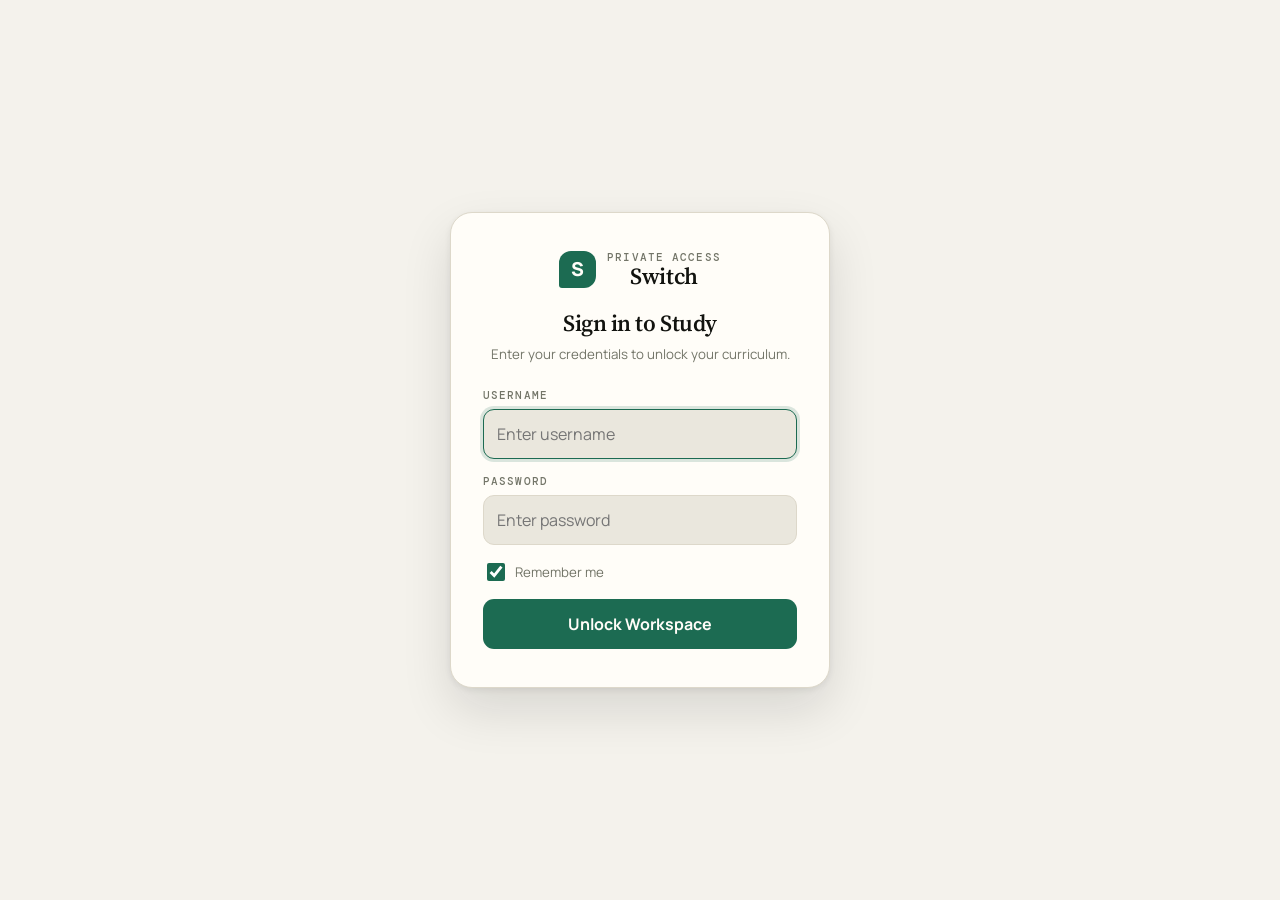
==== commit d93581b5: "feat: add multi-track curriculum (Days 1-32), roles manifest, and UI visual overhaul" ====
--- a/web/index.html
+++ b/web/index.html
@@ -29,8 +29,32 @@
           </div>
           <button class="icon-button sidebar-close" id="close-sidebar" aria-label="Close course navigation">×</button>
         </div>
+        <div class="library-tabs" role="tablist" aria-label="Library">
+          <button role="tab" data-library="core" aria-selected="true">Core</button>
+          <button role="tab" data-library="tracks" aria-selected="false">Tracks</button>
+          <button role="tab" data-library="roles" aria-selected="false">Roles</button>
+        </div>
         <div class="course-summary" id="course-summary"></div>
-        <nav class="day-list" id="day-list" aria-label="Study days"></nav>
+        <nav class="day-list" id="day-list" aria-label="Library"></nav>
+
+        <div class="reader-controls" role="group" aria-label="Reading preferences">
+          <p class="eyebrow">Reading</p>
+          <div class="reader-row">
+            <span class="reader-label">Text size</span>
+            <div class="seg" role="group" aria-label="Text size">
+              <button data-text-size="s" aria-label="Small text">S</button>
+              <button data-text-size="m" aria-label="Medium text">M</button>
+              <button data-text-size="l" aria-label="Large text">L</button>
+            </div>
+          </div>
+          <button class="reader-toggle" id="toggle-focus" aria-pressed="false">
+            <span>Focus mode</span><span class="switch" aria-hidden="true"></span>
+          </button>
+          <button class="reader-toggle" id="toggle-primers" aria-pressed="true">
+            <span>Show primers</span><span class="switch" aria-hidden="true"></span>
+          </button>
+          <button class="reader-lock" id="auth-lock">Lock workspace</button>
+        </div>
       </aside>
 
       <main class="main-content">
@@ -40,8 +64,10 @@
             <p class="eyebrow" id="topbar-label">LOADING COURSE</p>
             <p class="topbar-title" id="topbar-title">Preparing your study space…</p>
           </div>
-          <button class="icon-button" id="auth-lock" aria-label="Lock workspace" title="Lock workspace">🔒</button>
-          <button class="icon-button" id="theme-toggle" aria-label="Switch color theme" title="Switch color theme">◐</button>
+          <div class="topbar-actions">
+            <button class="icon-button" id="open-search" aria-label="Search all cards" title="Search all cards (press /)">⌕</button>
+            <button class="icon-button" id="theme-toggle" aria-label="Switch color theme" title="Switch color theme">◐</button>
+          </div>
         </header>
 
         <div class="workspace" id="workspace" aria-live="polite">
@@ -58,6 +84,10 @@
           <button class="tab" data-mode="drill" aria-label="Drill">
             <span class="tab-icon" aria-hidden="true">⚡️</span><span class="tab-label">Drill</span>
           </button>
+          <button class="tab" data-mode="review" aria-label="Review">
+            <span class="tab-icon" aria-hidden="true">🔁</span><span class="tab-label">Review</span>
+            <span class="tab-badge" id="review-badge" hidden>0</span>
+          </button>
           <button class="tab" data-mode="overview" aria-label="Notes">
             <span class="tab-icon" aria-hidden="true">🗒️</span><span class="tab-label">Notes</span>
           </button>
@@ -65,6 +95,18 @@
       </main>
     </div>
     <div class="sidebar-backdrop" id="sidebar-backdrop"></div>
+
+    <div class="search-overlay" id="search-overlay" hidden>
+      <div class="search-panel" role="dialog" aria-modal="true" aria-label="Search all cards">
+        <div class="search-field">
+          <span aria-hidden="true">⌕</span>
+          <input type="search" id="global-search" placeholder="Search all cards…" autocomplete="off"
+                 autocapitalize="none" autocorrect="off" spellcheck="false" aria-label="Search all cards" />
+          <button class="icon-button search-close" id="close-search" aria-label="Close search">×</button>
+        </div>
+        <div class="search-results" id="search-results"></div>
+      </div>
+    </div>
 
     <div class="auth-overlay" id="auth-overlay" hidden>
       <div class="auth-card">
--- a/web/styles.css
+++ b/web/styles.css
@@ -1,62 +1,150 @@
-@import url("https://fonts.googleapis.com/css2?family=DM+Mono:wght@400;500&family=Manrope:wght@400;500;600;700;800&family=Source+Serif+4:opsz,wght@8..60,500;8..60,600;8..60,700&display=swap");
+@import url("https://fonts.googleapis.com/css2?family=DM+Mono:wght@400;500&family=Manrope:wght@400;500;600;700;800&family=Source+Serif+4:ital,opsz,wght@0,8..60,400;0,8..60,500;0,8..60,600;0,8..60,700;1,8..60,400;1,8..60,500&display=swap");
+
+/* ============================================================
+   Switch — design tokens
+   Light: warm editorial paper, true ink.
+   Dark:  obsidian ground, brand preserved as jade.
+   ============================================================ */
 
 :root {
-  --paper: #f8f7f4;
-  --surface: #ffffff;
-  --surface-soft: #f0efe9;
-  --ink: #18231f;
-  --muted: #6e7771;
-  --line: #deded7;
-  --forest: #175b49;
-  --forest-deep: #0c3f31;
-  --lime: #dbec7a;
-  --sand: #f7e7bf;
-  --coral: #e67458;
-  --code-bg: #15221d;
-  --code-ink: #e8f1ea;
-  --shadow: 0 16px 38px rgba(34, 45, 39, 0.09);
-  /* Safe-area insets for standalone / notched devices. */
+  /* surfaces + ink */
+  --paper: #f4f2ec;
+  --surface: #fffdf8;
+  --surface-2: #eae7dd;
+  --surface-3: #e2ded1;
+  --ink: #12130f;
+  --ink-soft: #3d4038;
+  --muted: #737568;
+  --line: #ddd8ca;
+  --line-soft: #e8e4d8;
+
+  /* brand */
+  --accent: #1c6b52;
+  --accent-deep: #12503d;
+  --on-accent: #fffdf8;
+
+  /* priority ramp */
+  --p-must: #b4432f;
+  --p-should: #a97922;
+  --p-nice: #8a8d82;
+
+  /* code */
+  --code-bg: #14160f;
+  --code-ink: #e7eadf;
+  --code-line: #2b2e24;
+
+  --shadow-sm: 0 1px 2px rgba(18, 19, 15, .05);
+  --shadow: 0 1px 2px rgba(18, 19, 15, .04), 0 14px 34px rgba(18, 19, 15, .07);
+  --shadow-lift: 0 2px 6px rgba(18, 19, 15, .07), 0 22px 50px rgba(18, 19, 15, .12);
+
+  /* type scale — 1.2 ratio, scaled by the reader control */
+  --reader-scale: 1;
+  --t-xs: calc(0.694rem * var(--reader-scale));
+  --t-sm: calc(0.833rem * var(--reader-scale));
+  --t-base: calc(1rem * var(--reader-scale));
+  --t-md: calc(1.2rem * var(--reader-scale));
+  --t-lg: calc(1.44rem * var(--reader-scale));
+  --t-xl: calc(1.728rem * var(--reader-scale));
+  --t-2xl: calc(2.074rem * var(--reader-scale));
+
+  --measure: 68ch;
+  --radius: 14px;
+  --radius-sm: 10px;
+
   --safe-top: env(safe-area-inset-top, 0px);
   --safe-bottom: env(safe-area-inset-bottom, 0px);
   --safe-left: env(safe-area-inset-left, 0px);
   --safe-right: env(safe-area-inset-right, 0px);
   --tabbar-height: 0px;
+
+  --ease: cubic-bezier(.32, .72, 0, 1);
+}
+
+/* System preference — applies when the viewer has made no explicit choice.
+   Guarded so an explicit light choice still beats a dark OS. */
+@media (prefers-color-scheme: dark) {
+  :root:not([data-theme="light"]) {
+  --paper: #0b0c0e;
+  --surface: #141618;
+  --surface-2: #1d2023;
+  --surface-3: #262a2d;
+  --ink: #ecedea;
+  --ink-soft: #b9bcb6;
+  --muted: #82867e;
+  --line: #2a2e31;
+  --line-soft: #1e2225;
+
+  --accent: #4bbf9a;
+  --accent-deep: #6fd4b3;
+  --on-accent: #06120e;
+
+  --p-must: #f0846a;
+  --p-should: #e0b257;
+  --p-nice: #6f736b;
+
+  --code-bg: #08090a;
+  --code-ink: #e2e5df;
+  --code-line: #21262a;
+
+  --shadow-sm: 0 1px 2px rgba(0, 0, 0, .4);
+  --shadow: 0 1px 2px rgba(0, 0, 0, .35), 0 14px 34px rgba(0, 0, 0, .45);
+  --shadow-lift: 0 2px 6px rgba(0, 0, 0, .4), 0 22px 50px rgba(0, 0, 0, .6);
+  }
 }
 
 :root[data-theme="dark"] {
-  --paper: #0b0d11;
-  --surface: #13171f;
-  --surface-soft: #1c222d;
-  --ink: #f1f5f9;
-  --muted: #94a3b8;
-  --line: #262f3d;
-  --forest: #818cf8;
-  --forest-deep: #6366f1;
-  --lime: #38bdf8;
-  --sand: #312e81;
-  --coral: #f43f5e;
-  --code-bg: #07090c;
-  --code-ink: #e2e8f0;
-  --shadow: 0 16px 38px rgba(0, 0, 0, 0.45);
-}
+  --paper: #0b0c0e;
+  --surface: #141618;
+  --surface-2: #1d2023;
+  --surface-3: #262a2d;
+  --ink: #ecedea;
+  --ink-soft: #b9bcb6;
+  --muted: #82867e;
+  --line: #2a2e31;
+  --line-soft: #1e2225;
+
+  --accent: #4bbf9a;
+  --accent-deep: #6fd4b3;
+  --on-accent: #06120e;
+
+  --p-must: #f0846a;
+  --p-should: #e0b257;
+  --p-nice: #6f736b;
+
+  --code-bg: #08090a;
+  --code-ink: #e2e5df;
+  --code-line: #21262a;
+
+  --shadow-sm: 0 1px 2px rgba(0, 0, 0, .4);
+  --shadow: 0 1px 2px rgba(0, 0, 0, .35), 0 14px 34px rgba(0, 0, 0, .45);
+  --shadow-lift: 0 2px 6px rgba(0, 0, 0, .4), 0 22px 50px rgba(0, 0, 0, .6);
+}
+
+/* reader text-size control */
+:root[data-text="s"] { --reader-scale: .92; }
+:root[data-text="l"] { --reader-scale: 1.12; }
 
 * { box-sizing: border-box; }
+
 html {
   background: var(--paper);
   -webkit-text-size-adjust: 100%;
   text-size-adjust: 100%;
 }
+
 body {
   margin: 0;
   min-width: 320px;
   background: var(--paper);
   color: var(--ink);
   font-family: Manrope, system-ui, sans-serif;
+  font-size: var(--t-base);
   -webkit-font-smoothing: antialiased;
   -webkit-tap-highlight-color: transparent;
   overscroll-behavior-y: none;
 }
-button, input { font: inherit; }
+
+button, input { font: inherit; color: inherit; }
 button {
   cursor: pointer;
   -webkit-tap-highlight-color: transparent;
@@ -64,211 +152,787 @@
   user-select: none;
   touch-action: manipulation;
 }
-/* Keep study text selectable / copyable. */
-.markdown, .drill-question, .drill-answer, .day-objective { -webkit-touch-callout: default; user-select: text; }
+.markdown, .drill-question, .drill-answer, .day-objective, .card-primer {
+  -webkit-touch-callout: default;
+  user-select: text;
+}
+:focus-visible { outline: 2px solid var(--accent); outline-offset: 3px; border-radius: 4px; }
+
+/* ============================================================
+   Shell
+   ============================================================ */
 
 .app-shell { min-height: 100vh; min-height: 100dvh; display: grid; grid-template-columns: 272px minmax(0, 1fr); }
-.sidebar { position: sticky; top: 0; height: 100vh; height: 100dvh; overflow-y: auto; -webkit-overflow-scrolling: touch; border-right: 1px solid var(--line); padding: calc(24px + var(--safe-top)) 14px calc(24px + var(--safe-bottom)); background: var(--surface); z-index: 20; }
+
+.sidebar {
+  position: sticky; top: 0; height: 100vh; height: 100dvh;
+  overflow-y: auto; -webkit-overflow-scrolling: touch;
+  border-right: 1px solid var(--line);
+  padding: calc(24px + var(--safe-top)) 14px calc(24px + var(--safe-bottom));
+  background: var(--surface); z-index: 20;
+}
 .brand { display: flex; align-items: center; gap: 11px; padding: 0 8px 22px; border-bottom: 1px solid var(--line); }
-.brand-mark { display: grid; place-items: center; width: 37px; height: 37px; border-radius: 12px 12px 12px 2px; background: var(--forest); color: #fff; font-weight: 800; font-size: 18px; }
-.brand h1 { margin: 1px 0 0; font: 600 22px/1 "Source Serif 4", Georgia, serif; letter-spacing: -.5px; }
-.eyebrow { margin: 0; color: var(--muted); font: 700 10px/1.2 Manrope, sans-serif; letter-spacing: .08em; text-transform: uppercase; }
-.brand .eyebrow { font: 700 10px/1.2 Manrope, sans-serif; letter-spacing: .08em; text-transform: uppercase; }
-.course-summary { margin: 20px 8px 14px; padding: 15px; border-radius: 14px; background: var(--surface-soft); }
-.summary-label { margin: 0 0 8px; font-size: 12px; color: var(--muted); }
-.summary-number { margin: 0; font: 600 24px/1 "Source Serif 4", Georgia, serif; }
-.summary-number span { font: 500 13px/1 Manrope, sans-serif; color: var(--muted); }
-.progress-track { height: 6px; margin-top: 13px; overflow: hidden; border-radius: 99px; background: var(--line); }
-.progress-fill { height: 100%; border-radius: inherit; background: var(--forest); transition: width .25s ease; }
+.brand-mark {
+  display: grid; place-items: center; width: 37px; height: 37px;
+  border-radius: 12px 12px 12px 3px; background: var(--accent); color: var(--on-accent);
+  font-weight: 800; font-size: var(--t-md); letter-spacing: -.02em;
+}
+.brand h1 { margin: 1px 0 0; font: 600 var(--t-lg)/1 "Source Serif 4", Georgia, serif; letter-spacing: -.02em; }
+.eyebrow {
+  margin: 0; color: var(--muted);
+  font: 500 var(--t-xs)/1.2 "DM Mono", ui-monospace, monospace;
+  letter-spacing: .1em; text-transform: uppercase;
+}
+.brand .eyebrow { font: 500 var(--t-xs)/1.2 "DM Mono", ui-monospace, monospace; letter-spacing: .1em; }
+
+.course-summary { margin: 20px 8px 14px; padding: 15px; border-radius: var(--radius); background: var(--surface-2); }
+.summary-label { margin: 0 0 8px; font-size: var(--t-sm); color: var(--muted); }
+.summary-number { margin: 0; font: 600 var(--t-xl)/1 "Source Serif 4", Georgia, serif; font-variant-numeric: tabular-nums; }
+.summary-number span { font: 500 var(--t-sm)/1 Manrope, sans-serif; color: var(--muted); }
+.progress-track { height: 6px; margin-top: 13px; overflow: hidden; border-radius: 99px; background: var(--surface-3); }
+.progress-fill {
+  height: 100%; border-radius: inherit; background: var(--accent);
+  transition: width .5s var(--ease);
+}
+
 .day-list { display: grid; gap: 3px; }
-.day-button { width: 100%; display: grid; grid-template-columns: 29px minmax(0, 1fr); gap: 10px; align-items: center; padding: 12px 9px; border: 0; border-radius: 10px; color: var(--ink); text-align: left; background: transparent; }
-.day-button:hover { background: var(--surface-soft); }
-.day-button:active { background: var(--surface-soft); }
-.day-button.active { background: var(--forest); color: #fff; }
-.day-number { display: grid; place-items: center; width: 28px; height: 28px; border: 1px solid var(--line); border-radius: 8px; color: var(--muted); font: 700 11px Manrope, sans-serif; }
-.day-button.active .day-number { border-color: rgba(255,255,255,.32); color: #fff; }
+.day-button {
+  width: 100%; display: grid; grid-template-columns: 29px minmax(0, 1fr); gap: 10px;
+  align-items: center; padding: 12px 9px; border: 0; border-radius: var(--radius-sm);
+  color: var(--ink); text-align: left; background: transparent;
+  transition: background .14s var(--ease);
+}
+.day-button:hover, .day-button:active { background: var(--surface-2); }
+.day-button.active { background: var(--accent); color: var(--on-accent); }
+.day-number {
+  display: grid; place-items: center; width: 28px; height: 28px;
+  border: 1px solid var(--line); border-radius: 8px; color: var(--muted);
+  font: 500 var(--t-xs) "DM Mono", ui-monospace, monospace; font-variant-numeric: tabular-nums;
+}
+.day-button.active .day-number { border-color: color-mix(in srgb, var(--on-accent) 34%, transparent); color: var(--on-accent); }
 .day-button > span:last-child { min-width: 0; }
-.day-name { display: block; overflow: hidden; font-size: 12px; font-weight: 700; line-height: 1.3; text-overflow: ellipsis; white-space: nowrap; }
-.day-meta { display: block; margin-top: 2px; color: var(--muted); font-size: 10px; }
-.day-button.active .day-meta { color: rgba(255,255,255,.68); }
+.day-name { display: block; overflow: hidden; font-size: var(--t-sm); font-weight: 700; line-height: 1.3; text-overflow: ellipsis; white-space: nowrap; }
+.day-meta { display: block; margin-top: 2px; color: var(--muted); font-size: var(--t-xs); }
+.day-button.active .day-meta { color: color-mix(in srgb, var(--on-accent) 72%, transparent); }
 
 .main-content { min-width: 0; display: flex; flex-direction: column; min-height: 100dvh; }
-.topbar { position: sticky; top: 0; z-index: 30; min-height: 74px; display: flex; align-items: center; justify-content: space-between; gap: 16px; padding: calc(13px + var(--safe-top)) clamp(20px, 4vw, 58px) 13px; border-bottom: 1px solid var(--line); background: color-mix(in srgb, var(--paper) 82%, transparent); backdrop-filter: saturate(180%) blur(18px); -webkit-backdrop-filter: saturate(180%) blur(18px); }
+
+.topbar {
+  position: sticky; top: 0; z-index: 30; min-height: 74px;
+  display: flex; align-items: center; justify-content: space-between; gap: 14px;
+  padding: calc(13px + var(--safe-top)) clamp(20px, 4vw, 58px) 13px;
+  border-bottom: 1px solid var(--line);
+  background: color-mix(in srgb, var(--paper) 82%, transparent);
+  backdrop-filter: saturate(180%) blur(20px);
+  -webkit-backdrop-filter: saturate(180%) blur(20px);
+}
 .topbar-copy { min-width: 0; flex: 1; }
-.topbar-title { max-width: 66ch; margin: 3px 0 0; overflow: hidden; text-overflow: ellipsis; white-space: nowrap; font: 600 15px/1.2 "Source Serif 4", Georgia, serif; letter-spacing: -.3px; }
-.icon-button { display: grid; place-items: center; width: 40px; height: 40px; flex: 0 0 auto; border: 1px solid var(--line); border-radius: 11px; color: var(--ink); background: var(--surface); font-size: 19px; transition: transform .08s ease; }
-.icon-button:hover { border-color: var(--forest); color: var(--forest); }
+.topbar-title {
+  max-width: 66ch; margin: 3px 0 0; overflow: hidden; text-overflow: ellipsis; white-space: nowrap;
+  font: 600 var(--t-md)/1.2 "Source Serif 4", Georgia, serif; letter-spacing: -.02em;
+}
+.topbar-actions { display: flex; align-items: center; gap: 8px; flex: 0 0 auto; }
+
+.icon-button {
+  display: grid; place-items: center; width: 40px; height: 40px; flex: 0 0 auto;
+  border: 1px solid var(--line); border-radius: 11px; color: var(--ink);
+  background: var(--surface); font-size: var(--t-md);
+  transition: transform .1s var(--ease), border-color .14s var(--ease), color .14s var(--ease);
+}
+.icon-button:hover { border-color: var(--accent); color: var(--accent); }
 .icon-button:active { transform: scale(.92); }
+.icon-button.is-on { border-color: var(--accent); color: var(--accent); background: color-mix(in srgb, var(--accent) 10%, var(--surface)); }
 .menu-button, .sidebar-close { display: none; }
-.workspace { width: min(1180px, 100%); margin: 0 auto; padding: clamp(24px, 4vw, 52px) clamp(18px, 4vw, 58px) 54px; flex: 1; }
+
+.workspace {
+  width: min(1180px, 100%); margin: 0 auto; flex: 1;
+  padding: clamp(24px, 4vw, 52px) clamp(18px, 4vw, 58px) 54px;
+}
 .loading-state { min-height: 62vh; display: grid; place-content: center; justify-items: center; gap: 15px; color: var(--muted); }
-.loader { width: 30px; height: 30px; border: 3px solid var(--line); border-top-color: var(--forest); border-radius: 50%; animation: spin .8s linear infinite; }
+.loader { width: 30px; height: 30px; border: 3px solid var(--line); border-top-color: var(--accent); border-radius: 50%; animation: spin .8s linear infinite; }
 @keyframes spin { to { transform: rotate(360deg); } }
 
-/* Bottom tab bar — mobile only. */
 .tabbar { display: none; }
 
-.day-hero { display: flex; align-items: end; justify-content: space-between; gap: 22px; margin-bottom: 24px; }
-.day-kicker { margin: 0 0 10px; color: var(--forest); font: 700 11px/1.4 Manrope, sans-serif; letter-spacing: .06em; text-transform: uppercase; }
-.day-hero h2 { max-width: 760px; margin: 0; font: 600 clamp(31px, 4vw, 51px)/1.06 "Source Serif 4", Georgia, serif; letter-spacing: -1.8px; }
-.day-objective { max-width: 800px; margin: 14px 0 0; color: var(--muted); font-size: 14px; line-height: 1.65; }
+/* ============================================================
+   Day hero
+   ============================================================ */
+
+.day-hero { display: flex; align-items: end; justify-content: space-between; gap: 22px; margin-bottom: 26px; }
+.day-kicker {
+  margin: 0 0 10px; color: var(--accent);
+  font: 500 var(--t-xs)/1.4 "DM Mono", ui-monospace, monospace;
+  letter-spacing: .1em; text-transform: uppercase;
+}
+.day-hero h2 {
+  max-width: 20ch; margin: 0;
+  font: 600 clamp(1.9rem, 1.2rem + 2.4vw, 3rem)/1.06 "Source Serif 4", Georgia, serif;
+  letter-spacing: -.028em; text-wrap: balance;
+}
+.day-objective { max-width: 62ch; margin: 14px 0 0; color: var(--ink-soft); font-size: var(--t-base); line-height: 1.68; text-wrap: pretty; }
 .day-stats { display: flex; gap: 8px; flex-wrap: wrap; justify-content: flex-end; }
-.stat { min-width: 74px; padding: 11px 13px; border: 1px solid var(--line); border-radius: 12px; background: var(--surface); text-align: center; }
-.stat strong { display: block; font: 700 16px/1 "Source Serif 4", Georgia, serif; }
-.stat span { color: var(--muted); font-size: 9px; font-weight: 700; text-transform: uppercase; letter-spacing: .06em; }
-
-.mode-switch { display: inline-flex; gap: 3px; margin-bottom: 18px; padding: 4px; border-radius: 12px; background: var(--surface-soft); }
-.mode-switch button { padding: 8px 13px; border: 0; border-radius: 9px; color: var(--muted); background: transparent; font-size: 12px; font-weight: 800; }
-.mode-switch button.active { color: var(--ink); background: var(--surface); box-shadow: 0 2px 7px rgba(0,0,0,.07); }
+.stat { min-width: 76px; padding: 11px 13px; border: 1px solid var(--line); border-radius: 12px; background: var(--surface); text-align: center; }
+.stat strong { display: block; font: 600 var(--t-md)/1 "Source Serif 4", Georgia, serif; font-variant-numeric: tabular-nums; }
+.stat span { color: var(--muted); font-size: var(--t-xs); font-weight: 700; text-transform: uppercase; letter-spacing: .07em; }
+
+/* ============================================================
+   Controls
+   ============================================================ */
+
+.mode-switch { display: inline-flex; gap: 3px; margin-bottom: 18px; padding: 4px; border-radius: 12px; background: var(--surface-2); }
+.mode-switch button {
+  padding: 9px 14px; border: 0; border-radius: 9px; color: var(--muted); background: transparent;
+  font-size: var(--t-sm); font-weight: 800; transition: color .14s var(--ease);
+}
+.mode-switch button.active { color: var(--ink); background: var(--surface); box-shadow: var(--shadow-sm); }
+
 .controls { display: flex; align-items: center; gap: 10px; margin-bottom: 22px; }
 .search { position: relative; flex: 1; min-width: 160px; }
-.search input { width: 100%; padding: 12px 12px 12px 38px; border: 1px solid var(--line); border-radius: 12px; outline: 0; color: var(--ink); background: var(--surface); font-size: 16px; }
-.search input:focus { border-color: var(--forest); box-shadow: 0 0 0 3px color-mix(in srgb, var(--forest) 14%, transparent); }
+.search input {
+  width: 100%; padding: 12px 12px 12px 38px; border: 1px solid var(--line);
+  border-radius: 12px; outline: 0; background: var(--surface); font-size: 16px;
+  transition: border-color .14s var(--ease), box-shadow .14s var(--ease);
+}
+.search input:focus { border-color: var(--accent); box-shadow: 0 0 0 3px color-mix(in srgb, var(--accent) 16%, transparent); }
 .search::before { content: "⌕"; position: absolute; top: 7px; left: 12px; color: var(--muted); font-size: 21px; }
+
 .filter-row { display: flex; gap: 7px; overflow-x: auto; scrollbar-width: none; -webkit-overflow-scrolling: touch; }
 .filter-row::-webkit-scrollbar { display: none; }
-.filter-chip { padding: 9px 12px; border: 1px solid var(--line); border-radius: 99px; white-space: nowrap; color: var(--muted); background: var(--surface); font-size: 11px; font-weight: 800; }
-.filter-chip.active { border-color: var(--forest); color: var(--forest); background: color-mix(in srgb, var(--forest) 9%, var(--surface)); }
+.filter-chip {
+  padding: 9px 13px; border: 1px solid var(--line); border-radius: 99px; white-space: nowrap;
+  color: var(--muted); background: var(--surface); font-size: var(--t-xs); font-weight: 800;
+  letter-spacing: .01em; transition: all .14s var(--ease);
+}
+.filter-chip.active { border-color: var(--accent); color: var(--accent); background: color-mix(in srgb, var(--accent) 10%, var(--surface)); }
+
+/* ============================================================
+   Study grid + card list
+   ============================================================ */
 
 .study-grid { display: grid; grid-template-columns: minmax(220px, .7fr) minmax(0, 1.8fr); gap: 20px; align-items: start; }
 .card-list { overflow: hidden; border: 1px solid var(--line); border-radius: 15px; background: var(--surface); }
-.card-list-header { width: 100%; display: flex; align-items: center; justify-content: space-between; gap: 10px; padding: 13px 14px; border: 0; border-bottom: 1px solid var(--line); background: transparent; color: var(--ink); text-align: left; font-size: 11px; font-weight: 800; }
-.card-list-title { display: inline-flex; gap: 6px; }
-.card-list-title span { color: var(--muted); font-weight: 500; }
+.card-list-header {
+  width: 100%; display: flex; align-items: center; justify-content: space-between; gap: 10px;
+  padding: 13px 14px; border: 0; border-bottom: 1px solid var(--line); background: transparent;
+  color: var(--ink); text-align: left; font-size: var(--t-xs); font-weight: 800;
+  letter-spacing: .04em; text-transform: uppercase;
+}
+.card-list-title { display: inline-flex; gap: 7px; align-items: baseline; }
+.card-list-title span { color: var(--muted); font-weight: 500; letter-spacing: 0; text-transform: none; }
 .card-list-toggle { display: none; }
 .card-list-items { max-height: calc(100vh - 332px); overflow: auto; -webkit-overflow-scrolling: touch; }
-.card-nav-button { width: 100%; display: grid; grid-template-columns: 6px minmax(0, 1fr); gap: 9px; align-items: center; padding: 13px; border: 0; border-bottom: 1px solid var(--line); color: var(--ink); text-align: left; background: transparent; }
-.card-nav-button:hover { background: var(--surface-soft); }
-.card-nav-button:active { background: var(--surface-soft); }
-.card-nav-button.active { background: color-mix(in srgb, var(--forest) 9%, var(--surface)); }
-.card-nav-button.done .card-title::after { content: " ✓"; color: var(--forest); }
-.priority-dot { width: 6px; height: 6px; border-radius: 50%; background: var(--coral); }
-.priority-dot.should_know { background: #e6b344; }.priority-dot.nice_to_know { background: #99aaa0; }
+.card-nav-button {
+  width: 100%; display: grid; grid-template-columns: 6px minmax(0, 1fr); gap: 10px; align-items: center;
+  padding: 13px; border: 0; border-bottom: 1px solid var(--line-soft); color: var(--ink);
+  text-align: left; background: transparent; transition: background .14s var(--ease);
+}
+.card-nav-button:hover, .card-nav-button:active { background: var(--surface-2); }
+.card-nav-button.active { background: color-mix(in srgb, var(--accent) 9%, var(--surface)); }
+.card-nav-button.done .card-title::after { content: " ✓"; color: var(--accent); }
+.priority-dot { width: 6px; height: 6px; border-radius: 50%; background: var(--p-must); }
+.priority-dot.should_know { background: var(--p-should); }
+.priority-dot.nice_to_know { background: var(--p-nice); }
 .card-nav-button > span:last-child { min-width: 0; }
-.card-title { display: block; overflow: hidden; text-overflow: ellipsis; white-space: nowrap; font-size: 12px; font-weight: 700; }
-.card-category { display: block; margin-top: 3px; color: var(--muted); font-size: 10px; }
-
-.study-card, .drill-card, .overview-card { border: 1px solid var(--line); border-radius: 17px; background: var(--surface); box-shadow: var(--shadow); }
-.study-card-header { display: flex; align-items: start; justify-content: space-between; gap: 14px; padding: 23px 25px 17px; border-bottom: 1px solid var(--line); }
+.card-title { display: block; overflow: hidden; text-overflow: ellipsis; white-space: nowrap; font-size: var(--t-sm); font-weight: 700; }
+.card-category { display: block; margin-top: 3px; color: var(--muted); font-size: var(--t-xs); }
+
+/* ============================================================
+   Study card
+   ============================================================ */
+
+.study-card, .drill-card, .overview-card {
+  border: 1px solid var(--line); border-radius: 18px; background: var(--surface); box-shadow: var(--shadow);
+}
+.study-card { animation: card-in .26s var(--ease) both; }
+@keyframes card-in { from { opacity: 0; transform: translateY(6px); } }
+
+.study-card-header { display: flex; align-items: start; justify-content: space-between; gap: 14px; padding: 26px 28px 18px; border-bottom: 1px solid var(--line-soft); }
 .study-card-header > div { min-width: 0; }
-.card-count { margin: 0 0 6px; color: var(--muted); font: 700 10px/1.2 Manrope, sans-serif; letter-spacing: .08em; text-transform: uppercase; }
-.study-card h3, .drill-card h3 { margin: 0; font: 600 clamp(24px, 3vw, 35px)/1.12 "Source Serif 4", Georgia, serif; letter-spacing: -1px; }
-.bookmark-button { min-width: 40px; min-height: 40px; border: 1px solid var(--line); border-radius: 10px; color: var(--muted); background: transparent; font-size: 18px; }
-.bookmark-button.active { border-color: var(--forest); color: var(--forest); background: color-mix(in srgb, var(--forest) 9%, var(--surface)); }
-.card-tags { display: flex; gap: 6px; flex-wrap: wrap; padding: 13px 25px 0; }
-.tag { padding: 4px 8px; border-radius: 99px; color: var(--forest); background: color-mix(in srgb, var(--forest) 10%, var(--surface)); font: 600 11px/1.2 Manrope, sans-serif; }
-.markdown { padding: 8px 25px 21px; font-size: 15px; line-height: 1.72; overflow-wrap: break-word; }
-.markdown h4 { margin: 24px 0 7px; color: var(--forest); font-size: 13px; letter-spacing: -.1px; }
-.markdown p { margin: 0 0 14px; }.markdown ul, .markdown ol { padding-left: 21px; margin: 0 0 14px; }.markdown li { margin-bottom: 5px; }
-.markdown pre { overflow-x: auto; -webkit-overflow-scrolling: touch; padding: 14px; border: 1px solid var(--line); border-radius: 10px; color: var(--code-ink); background: var(--code-bg); font: 12.5px/1.6 "DM Mono", monospace; }.markdown code { padding: 1px 4px; border-radius: 4px; background: var(--surface-soft); font: .88em "DM Mono", monospace; }.markdown pre code { padding: 0; background: transparent; }
-.markdown blockquote { margin: 16px 0; padding: 12px 18px; border-left: 3px solid var(--forest); border-radius: 0 10px 10px 0; background: var(--surface-soft); color: var(--ink); font-size: 14px; line-height: 1.65; }.markdown table { display: block; max-width: 100%; overflow-x: auto; -webkit-overflow-scrolling: touch; border-collapse: collapse; margin: 14px 0; }.markdown th, .markdown td { padding: 8px 10px; border: 1px solid var(--line); text-align: left; white-space: nowrap; }.markdown th { background: var(--surface-soft); }
-.card-actions { display: flex; justify-content: space-between; gap: 10px; padding: 16px 25px 23px; border-top: 1px solid var(--line); }
-.button { padding: 12px 14px; border: 1px solid var(--line); border-radius: 11px; color: var(--ink); background: var(--surface); font-size: 12px; font-weight: 800; transition: transform .08s ease; }.button:hover { border-color: var(--forest); color: var(--forest); }.button:active { transform: scale(.96); }.button.primary { border-color: var(--forest); color: #fff; background: var(--forest); }.button.primary:hover { color: #fff; background: var(--forest-deep); }.button:disabled { opacity: .4; }
-.empty { padding: 45px 20px; color: var(--muted); text-align: center; font-size: 13px; }
-
-.drill-card { max-width: 790px; padding: clamp(22px, 5vw, 46px); }.drill-meta { display: flex; align-items: center; justify-content: space-between; gap: 10px; margin-bottom: 34px; color: var(--muted); font: 700 10px/1.2 Manrope, sans-serif; letter-spacing: .08em; text-transform: uppercase; }.drill-question { margin: 0; font: 600 clamp(26px, 4vw, 44px)/1.17 "Source Serif 4", Georgia, serif; letter-spacing: -1.3px; }
+.card-count {
+  margin: 0 0 8px; color: var(--muted);
+  font: 500 var(--t-xs)/1.2 "DM Mono", ui-monospace, monospace;
+  letter-spacing: .1em; text-transform: uppercase; font-variant-numeric: tabular-nums;
+}
+.study-card h3, .drill-card h3 {
+  margin: 0; font: 600 var(--t-2xl)/1.1 "Source Serif 4", Georgia, serif;
+  letter-spacing: -.028em; text-wrap: balance;
+}
+.bookmark-button {
+  min-width: 40px; min-height: 40px; border: 1px solid var(--line); border-radius: 11px;
+  color: var(--muted); background: transparent; font-size: var(--t-md);
+  transition: transform .18s var(--ease), color .14s var(--ease), border-color .14s var(--ease);
+}
+.bookmark-button.active { border-color: var(--accent); color: var(--accent); background: color-mix(in srgb, var(--accent) 10%, var(--surface)); animation: pop .26s var(--ease); }
+@keyframes pop { 40% { transform: scale(1.16); } }
+
+.card-tags { display: flex; gap: 6px; flex-wrap: wrap; padding: 14px 28px 0; }
+.tag {
+  padding: 4px 9px; border-radius: 99px; color: var(--accent);
+  background: color-mix(in srgb, var(--accent) 11%, var(--surface));
+  font: 600 var(--t-xs)/1.3 Manrope, sans-serif;
+}
+
+/* primer — new schema field */
+.card-primer {
+  margin: 16px 28px 0; padding: 14px 16px;
+  border: 1px dashed color-mix(in srgb, var(--accent) 34%, var(--line));
+  border-radius: 12px; background: color-mix(in srgb, var(--accent) 5%, var(--surface));
+}
+.card-primer > .card-primer-label {
+  display: block; margin-bottom: 6px; color: var(--accent);
+  font: 500 var(--t-xs)/1 "DM Mono", ui-monospace, monospace;
+  letter-spacing: .1em; text-transform: uppercase;
+}
+.card-primer p { margin: 0 0 10px; color: var(--ink-soft); font-size: var(--t-sm); line-height: 1.68; }
+.card-primer p:last-child { margin-bottom: 0; }
+:root[data-primers="off"] .card-primer { display: none; }
+
+/* ============================================================
+   Markdown body — the reading surface
+   ============================================================ */
+
+.markdown {
+  padding: 12px 28px 24px; max-width: var(--measure);
+  font-size: var(--t-base); line-height: 1.72; overflow-wrap: break-word;
+}
+.markdown > * { max-width: var(--measure); }
+.markdown h4 {
+  margin: 30px 0 10px; color: var(--muted);
+  font: 500 var(--t-xs)/1.2 "DM Mono", ui-monospace, monospace;
+  letter-spacing: .12em; text-transform: uppercase;
+}
+.markdown h4:first-child { margin-top: 4px; }
+.markdown p { margin: 0 0 15px; text-wrap: pretty; }
+.markdown ul, .markdown ol { padding-left: 22px; margin: 0 0 15px; }
+.markdown li { margin-bottom: 7px; }
+.markdown li::marker { color: var(--muted); }
+
+.markdown pre {
+  overflow-x: auto; -webkit-overflow-scrolling: touch; margin: 0 0 16px;
+  padding: 16px 18px; border: 1px solid var(--code-line); border-radius: 12px;
+  color: var(--code-ink); background: var(--code-bg);
+  font: 400 calc(0.82rem * var(--reader-scale))/1.65 "DM Mono", ui-monospace, monospace;
+}
+.markdown code {
+  padding: .12em .38em; border-radius: 5px; background: var(--surface-2);
+  font: .87em "DM Mono", ui-monospace, monospace;
+}
+.markdown pre code { padding: 0; background: transparent; }
+
+/* the payload: Interview-Ready Explanation */
+.markdown blockquote {
+  margin: 18px 0 20px; padding: 18px 20px;
+  border: 1px solid color-mix(in srgb, var(--accent) 26%, var(--line));
+  border-radius: 14px; background: color-mix(in srgb, var(--accent) 7%, var(--surface));
+  color: var(--ink); font-size: var(--t-base); line-height: 1.66;
+}
+.markdown blockquote.say-this { position: relative; padding-top: 34px; }
+.markdown blockquote.say-this::before {
+  content: "Say this";
+  position: absolute; top: 13px; left: 20px;
+  color: var(--accent); font: 500 var(--t-xs)/1 "DM Mono", ui-monospace, monospace;
+  letter-spacing: .12em; text-transform: uppercase;
+}
+.markdown blockquote.say-this {
+  font-family: "Source Serif 4", Georgia, serif;
+  font-size: calc(var(--t-md) * .94);
+  line-height: 1.58;
+}
+
+.markdown table { display: block; max-width: 100%; overflow-x: auto; -webkit-overflow-scrolling: touch; border-collapse: collapse; margin: 16px 0; font-size: var(--t-sm); }
+.markdown th, .markdown td { padding: 9px 12px; border: 1px solid var(--line); text-align: left; white-space: nowrap; }
+.markdown th { background: var(--surface-2); font-weight: 700; }
+
+.card-actions { display: flex; justify-content: space-between; gap: 10px; padding: 18px 28px 26px; border-top: 1px solid var(--line-soft); }
+.button {
+  padding: 12px 16px; border: 1px solid var(--line); border-radius: 11px; color: var(--ink);
+  background: var(--surface); font-size: var(--t-sm); font-weight: 800;
+  transition: transform .1s var(--ease), border-color .14s var(--ease), color .14s var(--ease);
+}
+.button:hover { border-color: var(--accent); color: var(--accent); }
+.button:active { transform: scale(.965); }
+.button.primary { border-color: var(--accent); color: var(--on-accent); background: var(--accent); }
+.button.primary:hover { color: var(--on-accent); background: var(--accent-deep); border-color: var(--accent-deep); }
+.button:disabled { opacity: .38; pointer-events: none; }
+.button.is-done { animation: pop .3s var(--ease); }
+
+.empty { padding: 48px 20px; color: var(--muted); text-align: center; font-size: var(--t-sm); }
+
+/* ============================================================
+   Drill
+   ============================================================ */
+
+.drill-card { max-width: 820px; padding: clamp(24px, 5vw, 48px); }
+.drill-meta {
+  display: flex; align-items: center; justify-content: space-between; gap: 10px; margin-bottom: 30px;
+  color: var(--muted); font: 500 var(--t-xs)/1.2 "DM Mono", ui-monospace, monospace;
+  letter-spacing: .1em; text-transform: uppercase; font-variant-numeric: tabular-nums;
+}
+.drill-question {
+  margin: 0; font: 600 clamp(1.5rem, 1rem + 2vw, 2.35rem)/1.16 "Source Serif 4", Georgia, serif;
+  letter-spacing: -.025em; text-wrap: balance;
+}
 .drill-question[data-reveal] { cursor: pointer; }
-.drill-hint { display: block; margin-top: 16px; color: var(--forest); font: 700 11px/1 Manrope, sans-serif; letter-spacing: .08em; text-transform: uppercase; }.drill-answer { margin-top: 27px; padding: 17px; border-radius: 12px; background: var(--surface-soft); color: var(--ink); font-size: 15px; line-height: 1.7; }.drill-answer[hidden] { display: none; }.drill-actions { display: flex; align-items: center; justify-content: space-between; gap: 10px; margin-top: 30px; }.linked-cards { margin-top: 17px; color: var(--muted); font-size: 11px; }.linked-cards button { margin: 3px; padding: 6px 9px; border: 1px solid var(--line); border-radius: 8px; color: var(--forest); background: var(--surface); font-size: 10px; }
-
-.overview-grid { display: grid; grid-template-columns: repeat(2, minmax(0, 1fr)); gap: 18px; }.overview-card { padding: 22px; box-shadow: none; }.overview-card.wide { grid-column: 1 / -1; }.overview-card h3 { margin: 0 0 12px; font: 600 22px "Source Serif 4", Georgia, serif; }.overview-card .markdown { padding: 0; font-size: 14px; }.overview-card .markdown h4 { display: none; }
+.drill-hint {
+  display: block; margin-top: 20px; color: var(--accent);
+  font: 500 var(--t-xs)/1 "DM Mono", ui-monospace, monospace;
+  letter-spacing: .12em; text-transform: uppercase;
+}
+.drill-answer {
+  margin-top: 26px; padding: 20px; border-radius: 14px;
+  border: 1px solid color-mix(in srgb, var(--accent) 26%, var(--line));
+  background: color-mix(in srgb, var(--accent) 7%, var(--surface));
+  color: var(--ink); font-size: var(--t-base); line-height: 1.7;
+  animation: reveal .3s var(--ease) both;
+}
+@keyframes reveal { from { opacity: 0; transform: translateY(-6px) scale(.99); } }
+.drill-answer[hidden] { display: none; }
+.drill-answer strong {
+  display: block; margin-bottom: 8px; color: var(--accent);
+  font: 500 var(--t-xs)/1 "DM Mono", ui-monospace, monospace;
+  letter-spacing: .12em; text-transform: uppercase;
+}
+.drill-answer br:first-of-type { display: none; }
+.drill-actions { display: flex; align-items: center; justify-content: space-between; gap: 10px; margin-top: 30px; }
+.linked-cards { margin-top: 20px; color: var(--muted); font-size: var(--t-xs); }
+.linked-cards button {
+  margin: 3px; padding: 7px 11px; border: 1px solid var(--line); border-radius: 9px;
+  color: var(--accent); background: var(--surface); font-size: var(--t-xs); font-weight: 600;
+  transition: border-color .14s var(--ease);
+}
+.linked-cards button:hover { border-color: var(--accent); }
+
+/* ============================================================
+   Notes / overview
+   ============================================================ */
+
+.overview-grid { display: grid; grid-template-columns: repeat(2, minmax(0, 1fr)); gap: 18px; }
+.overview-card { padding: 24px; box-shadow: none; }
+.overview-card.wide { grid-column: 1 / -1; }
+.overview-card h3 { margin: 0 0 14px; font: 600 var(--t-lg)/1.2 "Source Serif 4", Georgia, serif; letter-spacing: -.02em; }
+.overview-card .markdown { padding: 0; font-size: var(--t-sm); }
+.overview-card .markdown h4 { display: none; }
+
+/* ============================================================
+   Focus mode
+   ============================================================ */
+
+:root[data-focus="on"] .card-list,
+:root[data-focus="on"] .controls,
+:root[data-focus="on"] .day-hero,
+:root[data-focus="on"] .mode-switch { display: none; }
+:root[data-focus="on"] .study-grid { grid-template-columns: minmax(0, 1fr); }
+:root[data-focus="on"] .study-card { max-width: 860px; margin: 0 auto; }
+
+/* ============================================================
+   Auth
+   ============================================================ */
 
 .sidebar-backdrop { display: none; }
-
-.auth-overlay { position: fixed; inset: 0; display: flex; align-items: center; justify-content: center; padding: calc(20px + var(--safe-top)) 20px calc(20px + var(--safe-bottom)); background: var(--paper); z-index: 100; }
+.auth-overlay {
+  position: fixed; inset: 0; display: flex; align-items: center; justify-content: center;
+  padding: calc(20px + var(--safe-top)) 20px calc(20px + var(--safe-bottom));
+  background: var(--paper); z-index: 100;
+}
 .auth-overlay[hidden] { display: none; }
-.auth-card { width: 100%; max-width: 360px; padding: 36px 30px; border: 1px solid var(--line); border-radius: 20px; background: var(--surface); box-shadow: var(--shadow); text-align: center; }
-.auth-card .brand { justify-content: center; border-bottom: 0; padding: 0 0 20px; }
-.auth-card h2 { margin: 0 0 6px; font: 600 22px/1.2 "Source Serif 4", Georgia, serif; letter-spacing: -.5px; }
-.auth-card p.subtitle { margin: 0 0 22px; color: var(--muted); font-size: 13px; line-height: 1.5; }
-.auth-form { display: grid; gap: 14px; text-align: left; }
-.auth-field { display: grid; gap: 6px; }
-.auth-field label { font-size: 10px; font-weight: 700; color: var(--muted); text-transform: uppercase; letter-spacing: .08em; }
-.auth-field input { width: 100%; padding: 13px; border: 1px solid var(--line); border-radius: 10px; outline: 0; color: var(--ink); background: var(--surface-soft); font-size: 16px; }
-.auth-field input:focus { border-color: var(--forest); box-shadow: 0 0 0 3px color-mix(in srgb, var(--forest) 14%, transparent); }
-.auth-options { display: flex; align-items: center; justify-content: space-between; font-size: 12px; color: var(--muted); }
-.auth-options label { display: flex; align-items: center; gap: 6px; cursor: pointer; }
-.auth-options input { width: 18px; height: 18px; }
-.auth-error { padding: 9px 12px; border-radius: 8px; color: #fff; background: var(--coral); font-size: 11px; font-weight: 700; text-align: center; animation: shake .3s ease-in-out; }
+.auth-card {
+  width: 100%; max-width: 380px; padding: 38px 32px; border: 1px solid var(--line);
+  border-radius: 22px; background: var(--surface); box-shadow: var(--shadow-lift); text-align: center;
+}
+.auth-card .brand { justify-content: center; border-bottom: 0; padding: 0 0 22px; }
+.auth-card h2 { margin: 0 0 6px; font: 600 var(--t-lg)/1.2 "Source Serif 4", Georgia, serif; letter-spacing: -.02em; }
+.auth-card p.subtitle { margin: 0 0 24px; color: var(--muted); font-size: var(--t-sm); line-height: 1.55; }
+.auth-form { display: grid; gap: 15px; text-align: left; }
+.auth-field { display: grid; gap: 7px; }
+.auth-field label { font: 500 var(--t-xs) "DM Mono", ui-monospace, monospace; color: var(--muted); text-transform: uppercase; letter-spacing: .1em; }
+.auth-field input {
+  width: 100%; padding: 13px; border: 1px solid var(--line); border-radius: 11px; outline: 0;
+  background: var(--surface-2); font-size: 16px;
+}
+.auth-field input:focus { border-color: var(--accent); box-shadow: 0 0 0 3px color-mix(in srgb, var(--accent) 16%, transparent); }
+.auth-options { display: flex; align-items: center; justify-content: space-between; font-size: var(--t-sm); color: var(--muted); }
+.auth-options label { display: flex; align-items: center; gap: 7px; cursor: pointer; }
+.auth-options input { width: 18px; height: 18px; accent-color: var(--accent); }
+.auth-error { padding: 10px 12px; border-radius: 9px; color: #fff; background: var(--p-must); font-size: var(--t-xs); font-weight: 700; text-align: center; animation: shake .3s ease-in-out; }
 .auth-error[hidden] { display: none; }
 @keyframes shake { 0%, 100% { transform: translateX(0); } 20%, 60% { transform: translateX(-4px); } 40%, 80% { transform: translateX(4px); } }
-.auth-submit { width: 100%; padding: 14px; border: 0; border-radius: 10px; color: #fff; background: var(--forest); font-size: 15px; font-weight: 700; cursor: pointer; transition: opacity .15s; }
-.auth-submit:hover { background: var(--forest-deep); }
-.auth-submit:active { transform: scale(.98); }
-
-/* ===== Tablet / phone ===== */
+.auth-submit {
+  width: 100%; padding: 14px; border: 0; border-radius: 11px; color: var(--on-accent);
+  background: var(--accent); font-size: var(--t-base); font-weight: 700;
+  transition: background .14s var(--ease), transform .1s var(--ease);
+}
+.auth-submit:hover { background: var(--accent-deep); }
+.auth-submit:active { transform: scale(.985); }
+
+/* ============================================================
+   Tablet / phone
+   ============================================================ */
+
 @media (max-width: 860px) {
+  :root { --tabbar-height: calc(58px + var(--safe-bottom)); }
+
   .app-shell { grid-template-columns: 1fr; }
-  .sidebar { position: fixed; left: 0; transform: translateX(-105%); width: min(86vw, 320px); box-shadow: var(--shadow); transition: transform .24s cubic-bezier(.4,.14,.3,1); }
+  .sidebar {
+    position: fixed; left: 0; transform: translateX(-105%);
+    width: min(86vw, 320px); box-shadow: var(--shadow-lift);
+    transition: transform .28s var(--ease);
+  }
   .sidebar.open { transform: translateX(0); }
   .sidebar-close, .menu-button { display: grid; }
-  .sidebar-close { margin-left: auto; width: 32px; height: 32px; font-size: 20px; }
-  .sidebar-backdrop.open { position: fixed; inset: 0; display: block; background: rgba(5, 13, 10, .36); z-index: 15; }
+  .sidebar-close { margin-left: auto; width: 32px; height: 32px; font-size: var(--t-md); }
+  .sidebar-backdrop.open { position: fixed; inset: 0; display: block; background: rgba(5, 10, 8, .42); z-index: 15; animation: fade .22s var(--ease); }
+  @keyframes fade { from { opacity: 0; } }
+
   .day-hero { display: block; }
   .day-stats { justify-content: flex-start; margin-top: 20px; }
   .study-grid { grid-template-columns: minmax(0, 1fr); }
   .study-card { order: 1; min-width: 0; }
-
-  /* Card list becomes a collapsible jump menu below the card. */
-  .card-list { order: 2; }
-  .card-list-header { cursor: pointer; }
-  .card-list-toggle { display: inline-block; color: var(--muted); font-size: 16px; transition: transform .2s ease; }
-  .card-list.collapsed .card-list-toggle { transform: rotate(-90deg); }
-  .card-list.collapsed .card-list-items { display: none; }
-  .card-list-items { max-height: 46vh; }
-
   .overview-grid { grid-template-columns: 1fr; }
   .overview-card.wide { grid-column: auto; }
-
-  /* Bottom tab bar. */
-  :root { --tabbar-height: calc(58px + var(--safe-bottom)); }
+  .mode-switch { display: none; }
+  .workspace { padding-bottom: calc(28px + var(--tabbar-height)); }
+
+  /* card list becomes a bottom sheet */
+  .card-list {
+    order: 2; position: fixed; left: 0; right: 0; bottom: 0; z-index: 45;
+    border-radius: 20px 20px 0 0; border: 1px solid var(--line); border-bottom: 0;
+    box-shadow: var(--shadow-lift);
+    transform: translateY(calc(100% - 52px - var(--tabbar-height)));
+    transition: transform .3s var(--ease);
+    max-height: 72dvh; display: flex; flex-direction: column;
+    padding-bottom: var(--tabbar-height);
+  }
+  .card-list:not(.collapsed) { transform: translateY(0); }
+  .card-list-header {
+    position: relative; padding: 18px 18px 14px; border-bottom-color: var(--line-soft);
+    flex: 0 0 auto;
+  }
+  .card-list-header::before {
+    content: ""; position: absolute; top: 7px; left: 50%; transform: translateX(-50%);
+    width: 36px; height: 4px; border-radius: 99px; background: var(--line);
+  }
+  .card-list-toggle { display: inline-block; color: var(--muted); font-size: var(--t-md); transition: transform .3s var(--ease); }
+  .card-list.collapsed .card-list-toggle { transform: rotate(-180deg); }
+  .card-list-items { max-height: none; flex: 1 1 auto; overflow-y: auto; }
+  .card-list.collapsed .card-list-items { overflow: hidden; }
+
+  /* bottom tab bar */
   .tabbar {
-    position: fixed; left: 0; right: 0; bottom: 0; z-index: 40;
+    position: fixed; left: 0; right: 0; bottom: 0; z-index: 50;
     display: grid; grid-template-columns: repeat(3, 1fr);
     padding: 6px max(10px, var(--safe-left)) calc(6px + var(--safe-bottom)) max(10px, var(--safe-right));
-    background: color-mix(in srgb, var(--surface) 88%, transparent);
-    backdrop-filter: saturate(180%) blur(18px);
-    -webkit-backdrop-filter: saturate(180%) blur(18px);
+    background: color-mix(in srgb, var(--surface) 86%, transparent);
+    backdrop-filter: saturate(180%) blur(20px);
+    -webkit-backdrop-filter: saturate(180%) blur(20px);
     border-top: 1px solid var(--line);
   }
-  .tab { display: grid; justify-items: center; gap: 3px; padding: 6px 4px; border: 0; border-radius: 12px; background: transparent; color: var(--muted); }
-  .tab-icon { font-size: 20px; line-height: 1; filter: grayscale(1) opacity(.55); transition: filter .15s ease; }
-  .tab-label { font-size: 10px; font-weight: 800; letter-spacing: .02em; }
-  .tab.active { color: var(--forest); }
+  .tab {
+    display: grid; justify-items: center; gap: 3px; padding: 6px 4px;
+    border: 0; border-radius: 12px; background: transparent; color: var(--muted);
+    transition: transform .12s var(--ease), color .14s var(--ease);
+  }
+  .tab-icon { font-size: var(--t-md); line-height: 1; filter: grayscale(1) opacity(.5); transition: filter .16s var(--ease); }
+  .tab-label { font-size: var(--t-xs); font-weight: 800; letter-spacing: .02em; }
+  .tab.active { color: var(--accent); }
   .tab.active .tab-icon { filter: none; }
-  .tab:active { transform: scale(.94); }
-
-  .mode-switch { display: none; }
-  .workspace { padding-bottom: calc(28px + var(--tabbar-height)); }
-  .main-content { min-height: 100dvh; }
+  .tab:active { transform: scale(.93); }
 }
 
 @media (max-width: 540px) {
-  .topbar { min-height: 54px; padding: calc(9px + var(--safe-top)) max(15px, var(--safe-left)) 9px max(15px, var(--safe-right)); gap: 10px; }
-  .topbar-label { display: none; }
-  .topbar-title { font-size: 13px; margin: 0; }
-  .icon-button { width: 38px; height: 38px; font-size: 18px; }
-  .workspace { padding: 22px max(15px, var(--safe-left)) 0 max(15px, var(--safe-right)); padding-bottom: calc(24px + var(--tabbar-height)); }
-  .day-kicker { font-size: 10px; }
+  .topbar {
+    min-height: 54px; gap: 8px;
+    padding: calc(9px + var(--safe-top)) max(15px, var(--safe-left)) 9px max(15px, var(--safe-right));
+  }
+  #topbar-label { display: none; }
+  .topbar-title { font-size: var(--t-sm); margin: 0; }
+  .icon-button { width: 38px; height: 38px; font-size: var(--t-base); }
+  .workspace {
+    padding: 22px max(15px, var(--safe-left)) 0 max(15px, var(--safe-right));
+    padding-bottom: calc(24px + var(--tabbar-height) + 52px);
+  }
   .day-hero { margin-bottom: 20px; }
-  .day-hero h2 { font-size: clamp(26px, 8vw, 34px); letter-spacing: -1.1px; line-height: 1.1; }
-  .day-objective { font-size: 13.5px; }
+  .day-hero h2 { font-size: clamp(1.6rem, 7.5vw, 2.1rem); letter-spacing: -.024em; line-height: 1.12; }
+  .day-objective { font-size: var(--t-sm); }
   .day-stats { gap: 7px; }
   .stat { flex: 1; min-width: 0; padding: 10px 6px; }
   .controls { display: block; }
   .filter-row { margin-top: 10px; }
-  .study-card-header { padding: 20px 18px 15px; }
-  .study-card h3 { font-size: clamp(21px, 6vw, 27px); letter-spacing: -.6px; }
-  .card-tags { padding: 12px 18px 0; }
-  .markdown { padding: 8px 18px 18px; font-size: 15px; }
-  .card-actions { padding: 14px 16px 18px; gap: 8px; }
+  .study-card-header { padding: 22px 19px 16px; }
+  .study-card h3 { font-size: var(--t-xl); letter-spacing: -.022em; }
+  .card-tags { padding: 13px 19px 0; }
+  .card-primer { margin: 15px 19px 0; }
+  .markdown { padding: 10px 19px 20px; }
+  .card-actions { padding: 16px 17px 20px; gap: 8px; }
   .card-actions .button { flex: 1; padding: 13px 8px; text-align: center; }
-  .drill-card { padding: 24px 19px; }
-  .drill-meta { margin-bottom: 24px; }
-  .drill-question { font-size: clamp(23px, 7vw, 30px); letter-spacing: -.8px; }
+  .drill-card { padding: 26px 20px; }
+  .drill-meta { margin-bottom: 22px; }
   .drill-actions .button { flex: 1; padding: 13px 8px; }
-  .overview-card { padding: 20px 18px; }
+  .overview-card { padding: 21px 19px; }
 }
 
 @media (prefers-reduced-motion: reduce) {
-  * { transition-duration: .01ms !important; animation-duration: .01ms !important; }
-}
+  *, *::before, *::after {
+    transition-duration: .01ms !important;
+    animation-duration: .01ms !important;
+    animation-iteration-count: 1 !important;
+  }
+}
+
+/* ============================================================
+   Reader controls (sidebar footer)
+   ============================================================ */
+
+.reader-controls {
+  margin: 22px 8px 4px; padding-top: 18px; border-top: 1px solid var(--line);
+  display: grid; gap: 10px;
+}
+.reader-controls .eyebrow { margin-bottom: 2px; }
+.reader-row { display: flex; align-items: center; justify-content: space-between; gap: 10px; }
+.reader-label { font-size: var(--t-sm); color: var(--ink-soft); }
+
+.seg { display: inline-flex; padding: 3px; border-radius: 9px; background: var(--surface-2); gap: 2px; }
+.seg button {
+  min-width: 28px; padding: 5px 0; border: 0; border-radius: 7px; background: transparent;
+  color: var(--muted); font-size: var(--t-xs); font-weight: 800;
+  transition: color .14s var(--ease), background .14s var(--ease);
+}
+.seg button.active { color: var(--ink); background: var(--surface); box-shadow: var(--shadow-sm); }
+
+.reader-toggle {
+  display: flex; align-items: center; justify-content: space-between; gap: 10px;
+  width: 100%; padding: 9px 10px; border: 1px solid var(--line); border-radius: var(--radius-sm);
+  background: var(--surface); color: var(--ink-soft); font-size: var(--t-sm); font-weight: 600;
+  transition: border-color .14s var(--ease), color .14s var(--ease);
+}
+.reader-toggle:hover { border-color: var(--accent); }
+.reader-toggle[aria-pressed="true"] { color: var(--ink); border-color: color-mix(in srgb, var(--accent) 40%, var(--line)); }
+.reader-toggle .switch {
+  position: relative; width: 34px; height: 20px; flex: 0 0 auto;
+  border-radius: 99px; background: var(--surface-3); transition: background .2s var(--ease);
+}
+.reader-toggle .switch::after {
+  content: ""; position: absolute; top: 3px; left: 3px; width: 14px; height: 14px;
+  border-radius: 50%; background: var(--surface); box-shadow: var(--shadow-sm);
+  transition: transform .22s var(--ease);
+}
+.reader-toggle[aria-pressed="true"] .switch { background: var(--accent); }
+.reader-toggle[aria-pressed="true"] .switch::after { transform: translateX(14px); }
+
+.reader-lock {
+  width: 100%; padding: 9px 10px; margin-top: 2px;
+  border: 1px solid var(--line); border-radius: var(--radius-sm);
+  background: transparent; color: var(--muted); font-size: var(--t-sm); font-weight: 600;
+  transition: border-color .14s var(--ease), color .14s var(--ease);
+}
+.reader-lock:hover { border-color: var(--p-must); color: var(--p-must); }
+
+/* The "Say this" panel carries its own label, so the section heading
+   immediately above it is redundant. */
+.markdown h4:has(+ blockquote.say-this) { display: none; }
+.markdown h4:has(+ blockquote.say-this) + blockquote.say-this { margin-top: 26px; }
+
+/* ============================================================
+   Library tabs + tracks + roles
+   ============================================================ */
+
+.library-tabs {
+  display: grid; grid-template-columns: repeat(3, 1fr); gap: 2px;
+  margin: 18px 8px 4px; padding: 3px; border-radius: 11px; background: var(--surface-2);
+}
+.library-tabs button {
+  padding: 7px 4px; border: 0; border-radius: 8px; background: transparent;
+  color: var(--muted); font-size: var(--t-xs); font-weight: 800; letter-spacing: .02em;
+  transition: color .14s var(--ease), background .14s var(--ease);
+}
+.library-tabs button[aria-selected="true"] { color: var(--ink); background: var(--surface); box-shadow: var(--shadow-sm); }
+
+.track-group { margin-bottom: 16px; }
+.track-head {
+  display: flex; align-items: baseline; justify-content: space-between; gap: 8px;
+  padding: 0 9px 7px;
+}
+.track-name {
+  color: var(--accent); font: 500 var(--t-xs)/1.2 "DM Mono", ui-monospace, monospace;
+  letter-spacing: .1em; text-transform: uppercase;
+}
+.track-count { color: var(--muted); font-size: var(--t-xs); font-variant-numeric: tabular-nums; }
+
+.role-button {
+  width: 100%; display: grid; gap: 7px; padding: 12px 11px; margin-bottom: 6px;
+  border: 1px solid var(--line); border-radius: 12px; background: var(--surface);
+  color: var(--ink); text-align: left; transition: border-color .14s var(--ease);
+}
+.role-button:hover { border-color: var(--accent); }
+.role-button.active { border-color: var(--accent); background: color-mix(in srgb, var(--accent) 8%, var(--surface)); }
+.role-company { font-size: var(--t-sm); font-weight: 800; line-height: 1.2; }
+.role-title { color: var(--muted); font-size: var(--t-xs); line-height: 1.35; }
+.role-meter { height: 5px; border-radius: 99px; background: var(--surface-2); overflow: hidden; }
+.role-meter i { display: block; height: 100%; border-radius: inherit; background: var(--accent); transition: width .5s var(--ease); }
+.role-pct { color: var(--muted); font: 500 var(--t-xs) "DM Mono", ui-monospace, monospace; font-variant-numeric: tabular-nums; }
+
+/* role profile in the workspace */
+.role-hero { margin-bottom: 26px; }
+.role-hero h2 { margin: 0; font: 600 clamp(1.7rem, 1.1rem + 2vw, 2.5rem)/1.08 "Source Serif 4", Georgia, serif; letter-spacing: -.028em; text-wrap: balance; }
+.role-hero .role-sub { margin: 8px 0 0; color: var(--muted); font-size: var(--t-sm); }
+.role-summary { max-width: 62ch; margin: 16px 0 0; color: var(--ink-soft); font-size: var(--t-base); line-height: 1.68; }
+
+.readiness {
+  display: flex; align-items: center; gap: 18px; flex-wrap: wrap;
+  margin: 24px 0 28px; padding: 20px 22px;
+  border: 1px solid var(--line); border-radius: 16px; background: var(--surface);
+}
+.readiness-figure { font: 600 var(--t-2xl)/1 "Source Serif 4", Georgia, serif; font-variant-numeric: tabular-nums; }
+.readiness-figure small { font-size: var(--t-sm); color: var(--muted); font-family: Manrope, sans-serif; }
+.readiness-bar { flex: 1; min-width: 160px; height: 8px; border-radius: 99px; background: var(--surface-2); overflow: hidden; }
+.readiness-bar i { display: block; height: 100%; border-radius: inherit; background: var(--accent); transition: width .6s var(--ease); }
+.readiness-note { color: var(--muted); font-size: var(--t-sm); }
+
+.role-group { margin-bottom: 22px; border: 1px solid var(--line); border-radius: 16px; background: var(--surface); overflow: hidden; }
+.role-group > h3 {
+  margin: 0; padding: 16px 20px 6px;
+  font: 600 var(--t-md)/1.2 "Source Serif 4", Georgia, serif; letter-spacing: -.02em;
+}
+.role-group .rationale { margin: 0; padding: 0 20px 14px; color: var(--muted); font-size: var(--t-sm); line-height: 1.6; max-width: 62ch; }
+.role-card-row {
+  width: 100%; display: grid; grid-template-columns: 18px 6px minmax(0, 1fr) auto; gap: 11px;
+  align-items: center; padding: 12px 20px; border: 0; border-top: 1px solid var(--line-soft);
+  background: transparent; color: var(--ink); text-align: left;
+  transition: background .14s var(--ease);
+}
+.role-card-row:hover { background: var(--surface-2); }
+.role-card-row .check {
+  display: grid; place-items: center; width: 18px; height: 18px; border-radius: 6px;
+  border: 1px solid var(--line); color: transparent; font-size: 11px; font-weight: 800;
+}
+.role-card-row.done .check { border-color: var(--accent); background: var(--accent); color: var(--on-accent); }
+.role-card-row .name { font-size: var(--t-sm); font-weight: 600; overflow: hidden; text-overflow: ellipsis; white-space: nowrap; }
+.role-card-row.done .name { color: var(--muted); }
+.role-card-row .where { color: var(--muted); font: 500 var(--t-xs) "DM Mono", ui-monospace, monospace; white-space: nowrap; }
+
+/* A linked card that lives on another day announces where it is going. */
+.linked-cards .link-day { color: var(--muted); font-size: .9em; }
+
+/* ============================================================
+   Spaced repetition — Review mode
+   ============================================================ */
+
+.mode-switch button b { font-weight: 800; color: var(--accent); }
+
+.review-card {
+  max-width: 760px; padding: clamp(24px, 5vw, 44px);
+  border: 1px solid var(--line); border-radius: 18px;
+  background: var(--surface); box-shadow: var(--shadow);
+  animation: card-in .26s var(--ease) both;
+}
+.review-meta {
+  display: flex; align-items: center; justify-content: space-between; gap: 10px;
+  margin-bottom: 26px; color: var(--muted);
+  font: 500 var(--t-xs)/1.2 "DM Mono", ui-monospace, monospace;
+  letter-spacing: .1em; text-transform: uppercase; font-variant-numeric: tabular-nums;
+}
+.review-prompt {
+  margin: 0; font: 600 clamp(1.5rem, 1rem + 2vw, 2.1rem)/1.16 "Source Serif 4", Georgia, serif;
+  letter-spacing: -.025em; text-wrap: balance;
+}
+.review-hint {
+  margin: 18px 0 0; color: var(--accent);
+  font: 500 var(--t-xs)/1 "DM Mono", ui-monospace, monospace;
+  letter-spacing: .12em; text-transform: uppercase;
+}
+.review-body { margin-top: 22px; border-top: 1px solid var(--line-soft); animation: reveal .3s var(--ease) both; }
+.review-body[hidden] { display: none; }
+.review-body .markdown { padding: 18px 0 0; }
+.review-loading { color: var(--muted); font-size: var(--t-sm); padding: 18px 0; }
+.review-actions { display: flex; gap: 10px; margin-top: 28px; }
+.review-actions .button { flex: 1; }
+
+.grade-row { display: grid; grid-template-columns: repeat(4, 1fr); gap: 8px; margin-top: 28px; }
+.grade {
+  display: grid; gap: 3px; justify-items: center; padding: 13px 6px;
+  border: 1px solid var(--line); border-radius: 12px; background: var(--surface);
+  color: var(--ink); font-size: var(--t-sm); font-weight: 800;
+  transition: transform .1s var(--ease), border-color .14s var(--ease), color .14s var(--ease);
+}
+.grade:active { transform: scale(.96); }
+.grade-when {
+  font: 500 var(--t-xs)/1 "DM Mono", ui-monospace, monospace;
+  color: var(--muted); font-variant-numeric: tabular-nums;
+}
+.grade-again:hover { border-color: var(--p-must); color: var(--p-must); }
+.grade-hard:hover  { border-color: var(--p-should); color: var(--p-should); }
+.grade-good:hover, .grade-easy:hover { border-color: var(--accent); color: var(--accent); }
+
+.empty h3 { margin: 0 0 8px; font: 600 var(--t-lg)/1.2 "Source Serif 4", Georgia, serif; color: var(--ink); }
+.empty p { max-width: 46ch; margin: 0 auto; }
+
+/* review badge on the bottom tab */
+.tab { position: relative; }
+.tab-badge {
+  position: absolute; top: 0; right: 50%; transform: translateX(150%);
+  min-width: 17px; height: 17px; padding: 0 4px; border-radius: 99px;
+  background: var(--accent); color: var(--on-accent);
+  font: 700 10px/17px Manrope, sans-serif; text-align: center;
+  font-variant-numeric: tabular-nums;
+}
+.tab-badge[hidden] { display: none; }
+
+@media (max-width: 860px) {
+  .tabbar { grid-template-columns: repeat(4, 1fr); }
+}
+@media (max-width: 540px) {
+  .grade-row { grid-template-columns: repeat(2, 1fr); }
+  .review-card { padding: 24px 20px; }
+}
+
+/* ============================================================
+   Global search
+   ============================================================ */
+
+.search-overlay {
+  position: fixed; inset: 0; z-index: 90;
+  display: flex; align-items: flex-start; justify-content: center;
+  padding: calc(8vh + var(--safe-top)) 16px calc(16px + var(--safe-bottom));
+  background: color-mix(in srgb, var(--paper) 72%, transparent);
+  backdrop-filter: blur(6px); -webkit-backdrop-filter: blur(6px);
+  animation: fade .16s var(--ease);
+}
+.search-overlay[hidden] { display: none; }
+.search-panel {
+  width: min(680px, 100%); max-height: 78vh; display: flex; flex-direction: column;
+  border: 1px solid var(--line); border-radius: 18px; background: var(--surface);
+  box-shadow: var(--shadow-lift); overflow: hidden;
+}
+.search-field {
+  display: flex; align-items: center; gap: 10px; padding: 14px 16px;
+  border-bottom: 1px solid var(--line);
+}
+.search-field > span { color: var(--muted); font-size: 22px; line-height: 1; }
+.search-field input {
+  flex: 1; min-width: 0; border: 0; outline: 0; background: transparent;
+  font-size: 16px; color: var(--ink);
+}
+.search-field input::-webkit-search-cancel-button { display: none; }
+.search-close { width: 32px; height: 32px; font-size: 18px; }
+
+.search-results { overflow-y: auto; -webkit-overflow-scrolling: touch; }
+.search-hint, .search-none { padding: 26px 18px; text-align: center; color: var(--muted); font-size: var(--t-sm); }
+.search-count {
+  padding: 9px 16px; border-bottom: 1px solid var(--line-soft); color: var(--muted);
+  font: 500 var(--t-xs) "DM Mono", ui-monospace, monospace;
+  letter-spacing: .08em; text-transform: uppercase;
+}
+.search-hit {
+  width: 100%; display: grid; grid-template-columns: 6px minmax(0,1fr) auto; gap: 11px;
+  align-items: center; padding: 12px 16px; border: 0; border-bottom: 1px solid var(--line-soft);
+  background: transparent; color: var(--ink); text-align: left;
+  transition: background .12s var(--ease);
+}
+.search-hit:hover, .search-hit.sel { background: var(--surface-2); }
+.search-hit > span:nth-child(2) { min-width: 0; }
+.search-hit .hit-title { display: block; min-width: 0; font-size: var(--t-sm); font-weight: 600; overflow: hidden; text-overflow: ellipsis; white-space: nowrap; }
+.search-hit .hit-sub { display: block; min-width: 0; margin-top: 2px; color: var(--muted); font-size: var(--t-xs); overflow: hidden; text-overflow: ellipsis; white-space: nowrap; }
+.search-hit .hit-where { color: var(--muted); font: 500 var(--t-xs) "DM Mono", ui-monospace, monospace; white-space: nowrap; }
+.search-hit mark { background: color-mix(in srgb, var(--accent) 26%, transparent); color: inherit; border-radius: 3px; padding: 0 1px; }
+
+.readiness [data-drill-role] { flex: 0 0 auto; }
+@media (max-width: 540px) { .readiness [data-drill-role] { width: 100%; } }
